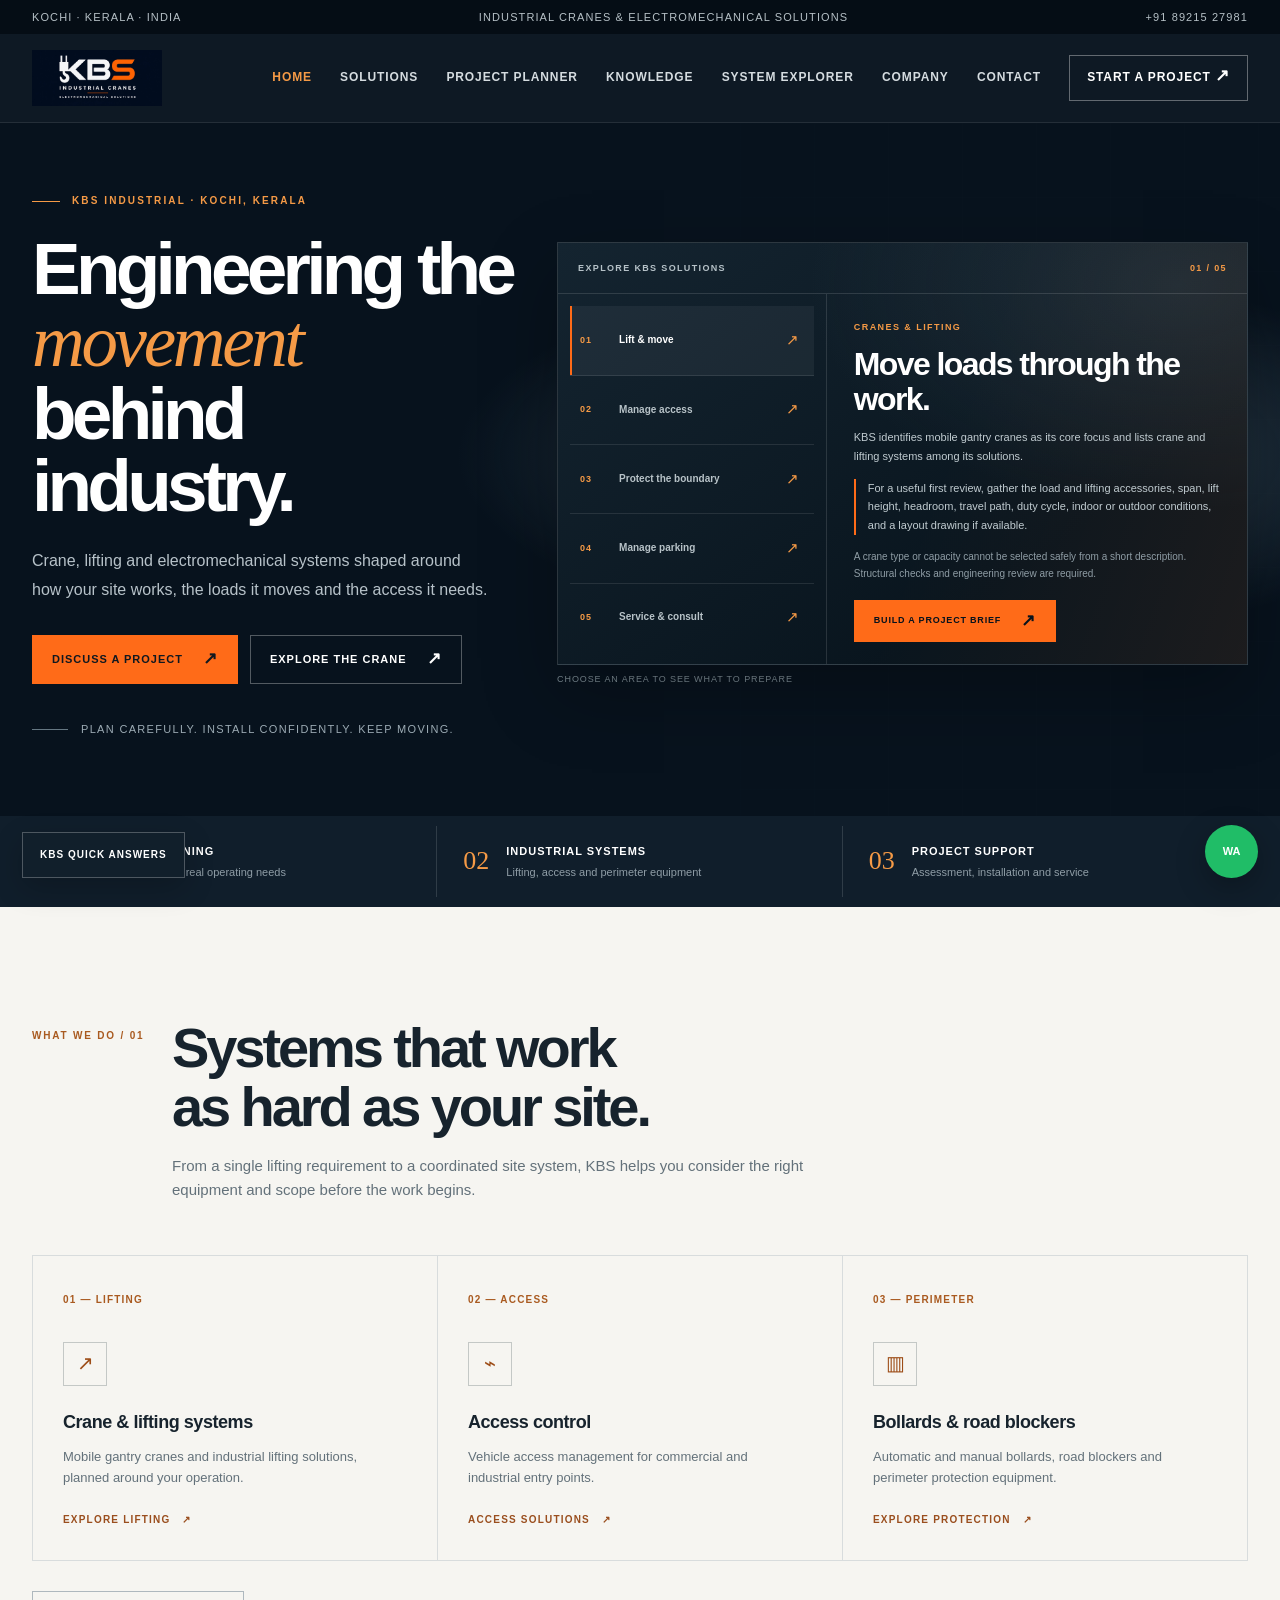
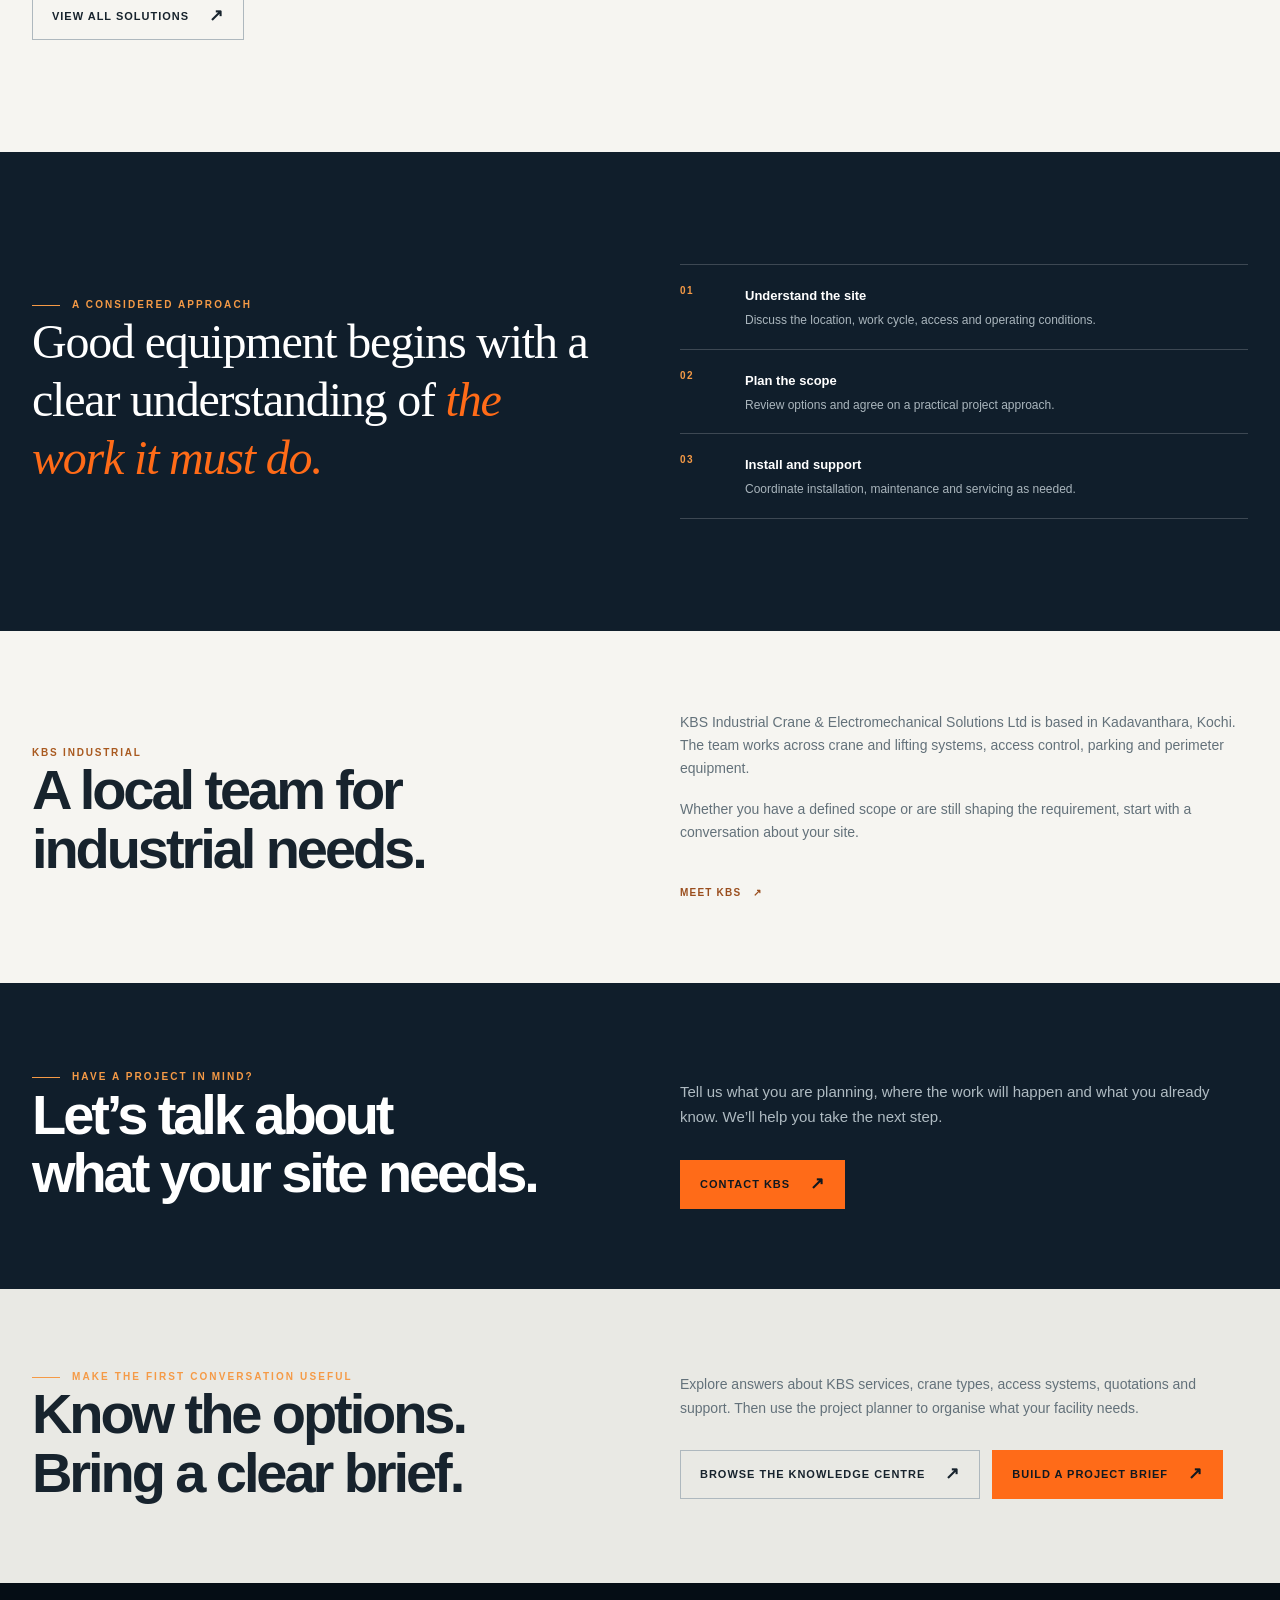
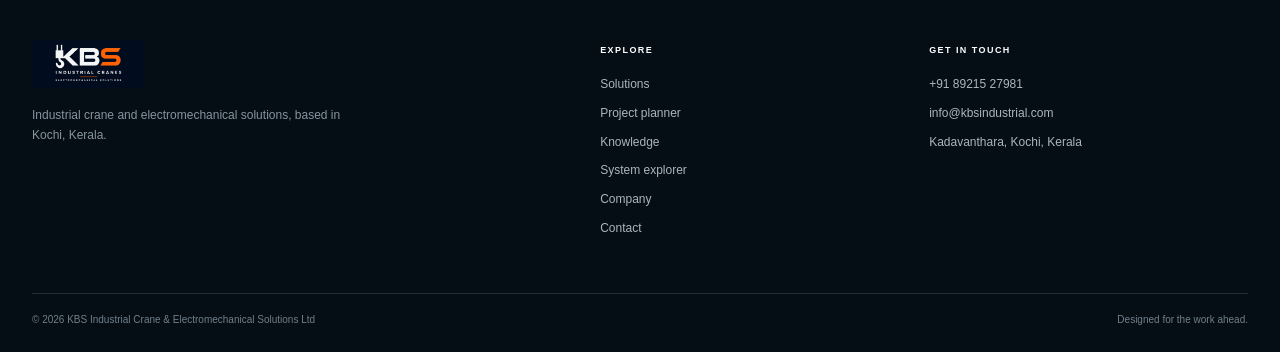
==== index.html @ d2d618ec "Add KBS website Add KBS website" ====
<!doctype html>
<html lang="en"><head><meta charset="utf-8"><meta name="viewport" content="width=device-width,initial-scale=1"><meta name="theme-color" content="#07121d"><meta name="description" content="KBS Industrial Cranes & Electromechanical Solutions in Kochi, Kerala. Crane, lifting, access control and site security systems."><title>KBS Industrial | Engineering the movement</title><link rel="icon" href="assets/kbs-logo.png"><link rel="stylesheet" href="site.css"><link rel="stylesheet" href="kb.css"><script src="knowledge.js" defer></script><script src="explorer.js" defer></script><script src="site.js" defer></script></head>
<body><a class="skip" href="#main">Skip to content</a>
<div class="utility"><div class="wrap utility-row"><span>Kochi · Kerala · India</span><span>Industrial cranes & electromechanical solutions</span><a href="tel:+918921527981">+91 89215 27981</a></div></div>
<header class="site-header"><div class="wrap nav-row"><a class="logo" href="index.html" data-page aria-label="KBS Industrial home"><img src="assets/kbs-logo.png" alt="KBS Industrial Cranes — Electromechanical Solutions"></a><button class="menu-button" aria-expanded="false">Menu</button><nav class="nav" aria-label="Main navigation"><a href="index.html" data-page aria-current="page">Home</a><a href="solutions.html" data-page>Solutions</a><a href="planner.html" data-page>Project planner</a><a href="knowledge.html" data-page>Knowledge</a><a href="explorer.html" data-page>System explorer</a><a href="company.html" data-page>Company</a><a href="contact.html" data-page>Contact</a><a class="nav-cta" href="contact.html" data-page>Start a project <span class="arrow">↗</span></a></nav></div></header>
<main id="main"><section class="hero"><div class="wrap hero-inner"><div class="hero-copy"><div class="eyebrow">KBS Industrial · Kochi, Kerala</div><h1>Engineering the <em>movement</em> behind industry.</h1><p>Crane, lifting and electromechanical systems shaped around how your site works, the loads it moves and the access it needs.</p><div class="button-row"><a class="button primary" href="contact.html" data-page>Discuss a project <span class="arrow">↗</span></a><a class="button outline" href="explorer.html" data-page>Explore the crane <span class="arrow">↗</span></a></div><div class="hero-meta">Plan carefully. Install confidently. Keep moving.</div></div><div class="hero-visual"><div class="explorer-shell" data-system-explorer><div class="explorer-head"><span>Explore KBS solutions</span><span class="explorer-number" data-explorer-number></span></div><div class="explorer-body"><div class="explorer-tabs" data-explorer-tabs role="tablist" aria-label="Choose a project area"></div><div class="explorer-detail"><span class="explorer-tag" data-explorer-tag></span><h2 data-explorer-title></h2><p data-explorer-description></p><p class="explorer-prompt" data-explorer-prompt></p><p class="explorer-caution" data-explorer-caution></p><a class="button primary" data-explorer-planner href="planner.html" data-page>Build a project brief <span class="arrow">↗</span></a></div></div></div><span class="explorer-caption">Choose an area to see what to prepare</span></div></div></section>
<section class="trust-strip"><div class="wrap trust-row"><div class="trust-item"><span class="trust-num">01</span><div><strong>Site-first planning</strong><small>Recommendations for real operating needs</small></div></div><div class="trust-item"><span class="trust-num">02</span><div><strong>Industrial systems</strong><small>Lifting, access and perimeter equipment</small></div></div><div class="trust-item"><span class="trust-num">03</span><div><strong>Project support</strong><small>Assessment, installation and service</small></div></div></div></section>
<section class="section"><div class="wrap"><div class="section-head reveal"><div class="section-label">What we do / 01</div><div><h2 class="section-title">Systems that work<br>as hard as your site.</h2><p class="section-intro">From a single lifting requirement to a coordinated site system, KBS helps you consider the right equipment and scope before the work begins.</p></div></div><div class="service-grid"><article class="service-card reveal"><span class="service-kicker">01 — LIFTING</span><div class="service-icon">↗</div><h3>Crane & lifting systems</h3><p>Mobile gantry cranes and industrial lifting solutions, planned around your operation.</p><a class="text-link" href="solutions.html#lifting" data-page>Explore lifting <span>↗</span></a></article><article class="service-card reveal delay"><span class="service-kicker">02 — ACCESS</span><div class="service-icon">⌁</div><h3>Access control</h3><p>Vehicle access management for commercial and industrial entry points.</p><a class="text-link" href="solutions.html#access" data-page>Access solutions <span>↗</span></a></article><article class="service-card reveal delay2"><span class="service-kicker">03 — PERIMETER</span><div class="service-icon">▥</div><h3>Bollards & road blockers</h3><p>Automatic and manual bollards, road blockers and perimeter protection equipment.</p><a class="text-link" href="solutions.html#perimeter" data-page>Explore protection <span>↗</span></a></article></div><div class="button-row"><a class="button light" href="solutions.html" data-page>View all solutions <span class="arrow">↗</span></a></div></div></section>
<section class="section dark"><div class="wrap split"><div class="reveal"><div class="eyebrow">A considered approach</div><p class="statement">Good equipment begins with a clear understanding of <em>the work it must do.</em></p></div><div class="list-lines reveal delay"><div class="list-line"><span>01</span><div><strong>Understand the site</strong><p>Discuss the location, work cycle, access and operating conditions.</p></div></div><div class="list-line"><span>02</span><div><strong>Plan the scope</strong><p>Review options and agree on a practical project approach.</p></div></div><div class="list-line"><span>03</span><div><strong>Install and support</strong><p>Coordinate installation, maintenance and servicing as needed.</p></div></div></div></div></section>

<section class="section sm"><div class="wrap split"><div><div class="section-label">KBS Industrial</div><h2 class="section-title">A local team for<br>industrial needs.</h2></div><div class="copy"><p>KBS Industrial Crane & Electromechanical Solutions Ltd is based in Kadavanthara, Kochi. The team works across crane and lifting systems, access control, parking and perimeter equipment.</p><p>Whether you have a defined scope or are still shaping the requirement, start with a conversation about your site.</p><a class="text-link" href="company.html" data-page>Meet KBS <span>↗</span></a></div></div></section>
<section class="section dark sm"><div class="wrap split"><div><div class="eyebrow">Have a project in mind?</div><h2 class="section-title">Let’s talk about<br>what your site needs.</h2></div><div><p class="section-intro">Tell us what you are planning, where the work will happen and what you already know. We’ll help you take the next step.</p><div class="button-row"><a class="button primary" href="contact.html" data-page>Contact KBS <span class="arrow">↗</span></a></div></div></div></section><section class="section sand sm"><div class="wrap split"><div><div class="eyebrow">Make the first conversation useful</div><h2 class="section-title">Know the options.<br>Bring a clear brief.</h2></div><div class="copy"><p>Explore answers about KBS services, crane types, access systems, quotations and support. Then use the project planner to organise what your facility needs.</p><div class="button-row"><a class="button light" href="knowledge.html" data-page>Browse the Knowledge Centre <span class="arrow">↗</span></a><a class="button primary" href="planner.html" data-page>Build a project brief <span class="arrow">↗</span></a></div></div></div></section></main>
<footer class="footer"><div class="wrap"><div class="footer-top"><div><a class="footer-logo" href="index.html" data-page><img src="assets/kbs-logo.png" alt="KBS Industrial"></a><p class="footer-blurb">Industrial crane and electromechanical solutions, based in Kochi, Kerala.</p></div><div class="footer-col"><h4>Explore</h4><a href="solutions.html" data-page>Solutions</a><a href="planner.html" data-page>Project planner</a><a href="knowledge.html" data-page>Knowledge</a><a href="explorer.html" data-page>System explorer</a><a href="company.html" data-page>Company</a><a href="contact.html" data-page>Contact</a></div><div class="footer-col"><h4>Get in touch</h4><a href="tel:+918921527981">+91 89215 27981</a><a href="mailto:info@kbsindustrial.com">info@kbsindustrial.com</a><span>Kadavanthara, Kochi, Kerala</span></div></div><div class="footer-bottom"><span>© <span data-year></span> KBS Industrial Crane & Electromechanical Solutions Ltd</span><span>Designed for the work ahead.</span></div></div></footer>
<div data-assistant></div><a class="floating-whatsapp" href="https://wa.me/918921527981" aria-label="Chat with KBS on WhatsApp" target="_blank" rel="noopener">WA</a></body></html>
---- site.css ----
:root{--night:#07121d;--navy:#101e2b;--navy2:#1b2e3d;--steel:#9daab2;--mist:#e8ecec;--paper:#f6f5f1;--orange:#ff6b18;--orange2:#f59a46;--line:#d8dcdd;--text:#17232d;--muted:#63717a;--white:#fff;--serif:Georgia,'Times New Roman',serif;--sans:'DM Sans',Arial,sans-serif;--display:Manrope,'DM Sans',Arial,sans-serif;--max:1240px;--shadow:0 25px 80px #06101b24}
*{box-sizing:border-box}html{scroll-behavior:smooth;scroll-padding-top:100px}body{margin:0;color:var(--text);background:var(--paper);font-family:var(--sans);font-size:15px;line-height:1.65;-webkit-font-smoothing:antialiased}body.page-transition{opacity:0;transform:translateY(8px)}body.page-ready{opacity:1;transform:none;transition:opacity .55s ease,transform .55s ease}a{color:inherit}img{max-width:100%;display:block}button{font:inherit}.wrap{width:min(var(--max),calc(100% - 64px));margin:auto}.utility{background:#050d15;color:#b6c0c6;font-size:11px;letter-spacing:.1em;text-transform:uppercase}.utility-row{min-height:34px;display:flex;align-items:center;justify-content:space-between}.utility a{text-decoration:none}.utility a:hover{color:white}.site-header{position:sticky;top:0;z-index:30;background:rgba(7,18,29,.97);color:#fff;border-bottom:1px solid #ffffff18;backdrop-filter:blur(16px)}.nav-row{min-height:88px;display:flex;align-items:center;justify-content:space-between;gap:32px}.logo{display:block;width:130px;flex:none}.logo img{width:100%;height:auto}.nav{display:flex;align-items:center;gap:clamp(18px,2.2vw,34px)}.nav a{text-decoration:none;color:#d5dce0;font-size:12px;font-weight:700;letter-spacing:.075em;text-transform:uppercase;transition:color .2s}.nav a:hover,.nav a[aria-current=page]{color:var(--orange2)}.nav .nav-cta{border:1px solid #ffffff59;padding:12px 17px;color:#fff}.nav .nav-cta:hover{background:var(--orange);border-color:var(--orange);color:#07121d}.menu-button{display:none;background:transparent;border:1px solid #ffffff4d;color:white;padding:10px 13px}
.hero{position:relative;overflow:hidden;background:var(--night);color:white;min-height:670px;display:flex;align-items:center}.hero:before{content:"";position:absolute;inset:0;background:radial-gradient(ellipse at 75% 48%,#354957 0,transparent 37%),linear-gradient(90deg,#07121d 0%,#07121df2 42%,#07121d55 100%)}.hero:after{content:"";position:absolute;inset:0;opacity:.14;background-image:linear-gradient(#92a4af14 1px,transparent 1px),linear-gradient(90deg,#92a4af14 1px,transparent 1px);background-size:74px 74px;mask-image:linear-gradient(90deg,transparent,#000)}.hero-inner{position:relative;z-index:1;display:grid;grid-template-columns:.82fr 1.18fr;gap:45px;align-items:center;padding-top:70px;padding-bottom:78px}.hero-copy{max-width:530px}.eyebrow{display:flex;align-items:center;gap:12px;color:var(--orange2);font-size:10px;font-weight:800;letter-spacing:.21em;text-transform:uppercase}.eyebrow:before{content:"";width:28px;height:1px;background:currentColor}.hero h1,.page-hero h1{font-family:var(--display);font-size:clamp(44px,5.7vw,78px);line-height:.99;letter-spacing:-.065em;font-weight:600;margin:23px 0 25px}.hero h1 em{font-family:var(--serif);font-weight:400;color:var(--orange2);letter-spacing:-.045em}.hero-copy>p{max-width:460px;color:#b7c2c9;font-size:16px;line-height:1.8}.button-row{display:flex;flex-wrap:wrap;gap:12px;margin-top:30px}.button{display:inline-flex;align-items:center;justify-content:center;gap:20px;min-height:49px;padding:0 19px;border:1px solid transparent;text-decoration:none;font-size:11px;font-weight:800;letter-spacing:.09em;text-transform:uppercase;transition:transform .22s,background .22s,border .22s,color .22s}.button:hover{transform:translateY(-2px)}.button.primary{background:var(--orange);color:#101820}.button.primary:hover{background:#ff8b4d}.button.outline{border-color:#ffffff4d;color:white}.button.outline:hover{border-color:white;background:#ffffff12}.button.light{border-color:#aeb8be;color:var(--text)}.button.light:hover{background:var(--text);border-color:var(--text);color:white}.arrow{font-size:17px;line-height:0}.hero-meta{display:flex;align-items:center;gap:13px;margin-top:36px;color:#9cabb4;font-size:11px;letter-spacing:.12em;text-transform:uppercase}.hero-meta:before{content:"";width:36px;height:1px;background:#657782}.hero-visual{position:relative;min-width:0;height:auto;background:none;overflow:visible}
.trust-strip{background:#101e2b;color:white}.trust-row{display:grid;grid-template-columns:repeat(3,1fr);min-height:91px;align-items:center}.trust-item{display:flex;align-items:center;gap:17px;padding:14px 26px;border-right:1px solid #ffffff22}.trust-item:first-child{padding-left:0}.trust-item:last-child{border:0}.trust-num{font-family:var(--serif);font-size:26px;color:var(--orange2)}.trust-item strong{display:block;font-size:11px;letter-spacing:.09em;text-transform:uppercase}.trust-item small{display:block;color:#8f9da6;font-size:11px;margin-top:3px}
.section{padding:112px 0}.section.sm{padding:80px 0}.section.dark{background:var(--navy);color:white}.section.sand{background:#e9e9e4}.section-head{display:grid;grid-template-columns:120px minmax(0,750px);gap:20px;margin-bottom:52px}.section-label{padding-top:9px;color:#a95a20;font-size:10px;letter-spacing:.18em;font-weight:800;text-transform:uppercase}.section-title{font-family:var(--display);font-size:clamp(34px,4.5vw,56px);line-height:1.05;letter-spacing:-.055em;font-weight:600;margin:0}.section-intro{max-width:650px;color:var(--muted);margin:17px 0 0;font-size:15px}.dark .section-intro{color:#afbbc2}.service-grid{display:grid;grid-template-columns:repeat(3,1fr);border-top:1px solid var(--line);border-left:1px solid var(--line)}.service-card{position:relative;min-height:250px;padding:30px;border-right:1px solid var(--line);border-bottom:1px solid var(--line);background:var(--paper);transition:background .25s,transform .25s}.service-card:hover{background:white;transform:translateY(-3px);z-index:1;box-shadow:var(--shadow)}.service-kicker{color:#a95a20;font-family:var(--display);font-size:10px;letter-spacing:.12em;font-weight:800}.service-icon{width:44px;height:44px;margin:31px 0 22px;border:1px solid #c4c8c6;display:grid;place-items:center;color:#9d4d18;font-size:20px}.service-card h3,.project-card h3{font-family:var(--display);font-size:18px;letter-spacing:-.025em;margin:0 0 8px}.service-card p{max-width:310px;color:var(--muted);font-size:13px;margin:0}.text-link{display:inline-flex;gap:12px;align-items:center;margin-top:23px;text-decoration:none;color:#9a4e1e;font-size:10px;font-weight:800;text-transform:uppercase;letter-spacing:.12em}.text-link:hover{color:var(--orange)}.split{display:grid;grid-template-columns:1fr 1fr;gap:80px;align-items:center}.statement{font-family:var(--serif);font-size:clamp(29px,4.1vw,48px);line-height:1.2;letter-spacing:-.025em;margin:0}.statement em{color:var(--orange);font-weight:400}.copy{color:var(--muted);font-size:14px}.copy p{margin:0 0 18px}.list-lines{border-top:1px solid #ffffff30}.list-line{display:grid;grid-template-columns:50px 1fr;gap:15px;padding:18px 0;border-bottom:1px solid #ffffff30}.list-line span{color:var(--orange2);font-size:10px;letter-spacing:.15em;font-weight:800}.list-line strong{font-size:13px}.list-line p{font-size:12px;color:#aab6bd;margin:3px 0 0}.feature-band{background:#dce0df;padding:0}.feature-band-inner{display:grid;grid-template-columns:1fr 1fr;min-height:370px}.feature-visual{position:relative;min-height:350px;background:linear-gradient(135deg,#253b49,#647782 55%,#b17a50);overflow:hidden}.feature-visual img{height:100%;width:100%;object-fit:cover;position:absolute;inset:0;mix-blend-mode:luminosity;opacity:.84}.feature-copy{padding:64px clamp(28px,6vw,84px);display:flex;flex-direction:column;justify-content:center}.feature-copy .section-title{font-size:clamp(32px,4vw,48px)}.feature-copy p{color:#53616a;max-width:460px;font-size:14px;margin:19px 0 0}.feature-copy .button{align-self:flex-start;margin-top:25px}
.page-hero{background:var(--night);color:white;position:relative;overflow:hidden;padding:94px 0 86px}.page-hero:before{content:"";position:absolute;right:-5%;top:-70%;width:66%;height:200%;background:radial-gradient(ellipse,#394f5b 0%,#10202d 50%,transparent 70%)}.page-hero .wrap{position:relative;z-index:1}.page-hero h1{max-width:900px;font-size:clamp(46px,6vw,78px);margin:20px 0}.page-hero p{max-width:680px;color:#bbc5ca;font-size:15px}.breadcrumbs{font-size:10px;color:#9ba8b0;letter-spacing:.11em;text-transform:uppercase;margin-bottom:35px}.breadcrumbs a{color:inherit;text-decoration:none}.breadcrumbs a:hover{color:white}
.spec-note{margin-top:17px;color:#73818a;font-size:11px}
.process-grid{display:grid;grid-template-columns:repeat(4,1fr);border-top:1px solid var(--line);border-bottom:1px solid var(--line)}.process-card{padding:26px 24px 28px 0}.process-card+.process-card{padding-left:24px;border-left:1px solid var(--line)}.process-card span{color:#a95a20;font-size:10px;letter-spacing:.15em;font-weight:800}.process-card h3{font-family:var(--display);font-size:15px;margin:25px 0 8px}.process-card p{color:var(--muted);font-size:12px;margin:0}.project-card{background:var(--paper);padding:35px;min-height:210px}.project-card .service-icon{margin:0 0 23px}.project-card p{color:var(--muted);font-size:13px;margin:0}
.contact-layout{display:grid;grid-template-columns:.9fr 1.1fr;gap:90px}.contact-layout h2{font-family:var(--display);font-size:clamp(36px,4.5vw,56px);letter-spacing:-.06em;line-height:1.02;margin:19px 0}.contact-layout>div:first-child>p{max-width:400px;color:var(--muted)}.contact-details{border-top:1px solid var(--line)}.contact-detail{padding:20px 0;border-bottom:1px solid var(--line)}.contact-detail small{display:block;color:#a95a20;font-size:9px;font-weight:800;letter-spacing:.16em;text-transform:uppercase}.contact-detail a,.contact-detail span{display:block;text-decoration:none;font-size:15px;font-weight:700;margin-top:5px}.contact-detail a:hover{color:#b05a1f}.form-card{background:#fff;padding:36px;box-shadow:var(--shadow)}.form-card h3{font-family:var(--display);font-size:19px;margin:0 0 22px}.form-row{display:grid;grid-template-columns:1fr 1fr;gap:16px}.field{margin-bottom:16px}.field label{display:block;font-size:10px;font-weight:800;letter-spacing:.1em;text-transform:uppercase;margin-bottom:7px}.field input,.field textarea,.field select{width:100%;border:1px solid #cdd3d4;background:#fbfbf9;padding:13px 14px;color:var(--text);font:inherit;font-size:13px}.field textarea{min-height:110px;resize:vertical}.field input:focus,.field textarea:focus,.field select:focus{outline:2px solid #ff6b1845;border-color:var(--orange)}.form-card .button{cursor:pointer}
.footer{background:#050d15;color:#aab6bd;padding:57px 0 24px}.footer-top{display:grid;grid-template-columns:1.3fr .7fr .8fr;gap:50px;padding-bottom:45px}.footer-logo{display:block;width:112px}.footer-blurb{max-width:320px;color:#86959e;font-size:12px;margin-top:18px}.footer-col h4{color:white;font-size:9px;letter-spacing:.16em;text-transform:uppercase;margin:3px 0 17px}.footer-col a,.footer-col span{display:block;text-decoration:none;color:#aab6bd;font-size:12px;margin:9px 0}.footer-col a:hover{color:var(--orange2)}.footer-bottom{border-top:1px solid #ffffff20;padding-top:18px;display:flex;justify-content:space-between;gap:20px;font-size:10px;color:#71808a}.footer-bottom a{text-decoration:none}.floating-whatsapp{position:fixed;right:22px;bottom:22px;z-index:25;width:53px;height:53px;border-radius:50%;display:grid;place-items:center;background:#20bd67;color:white;text-decoration:none;box-shadow:0 10px 30px #0004;font-weight:800;font-size:11px}.assistant-launch{position:fixed;left:22px;bottom:22px;z-index:25;background:#111f2b;color:white;border:1px solid #ffffff40;padding:14px 17px;cursor:pointer;font-size:10px;font-weight:800;letter-spacing:.1em;text-transform:uppercase;box-shadow:0 10px 30px #0003}.assistant-launch:hover{background:var(--orange);color:var(--night)}.assistant-panel{position:fixed;z-index:26;left:22px;bottom:79px;width:min(360px,calc(100vw - 32px));height:420px;background:white;border:1px solid #cdd5d8;box-shadow:0 16px 50px #0005;display:flex;flex-direction:column}.assistant-panel[hidden]{display:none}.assistant-head{background:var(--night);color:white;padding:14px;display:flex;justify-content:space-between;align-items:center}.assistant-head strong,.assistant-head small{display:block}.assistant-head small{color:#aab6bd;font-size:10px;margin-top:3px}.assistant-head button{background:transparent;border:0;color:white;font-size:23px;cursor:pointer}.assistant-messages{flex:1;overflow:auto;padding:14px;background:var(--paper)}.assistant-messages p{padding:10px 12px;margin:0 0 10px;max-width:92%;font-size:12px;background:white;border:1px solid #e1e5e6}.assistant-messages .user-msg{margin-left:auto;background:#ffe2cc;border-color:#ffe2cc}.assistant-form{display:flex;gap:7px;padding:10px;border-top:1px solid var(--line)}.assistant-form input{min-width:0;flex:1;padding:10px;border:1px solid #cdd5d8;font:inherit;font-size:12px}.assistant-form button{background:var(--orange);color:var(--night);border:0;padding:0 14px;font-size:10px;font-weight:800;text-transform:uppercase;cursor:pointer}
.reveal{opacity:0;transform:translateY(18px);transition:opacity .65s ease,transform .65s ease}.reveal.visible{opacity:1;transform:none}.reveal.delay{transition-delay:.12s}.reveal.delay2{transition-delay:.22s}.skip{position:absolute;left:-9999px;top:auto}.skip:focus{left:12px;top:12px;z-index:99;background:white;padding:12px;color:black}
@media(max-width:980px){.nav{gap:17px}.nav a{font-size:10px}.hero-inner{grid-template-columns:.9fr 1.1fr;gap:24px}.trust-item{padding:12px 17px}.section{padding:90px 0}.split{gap:48px}.contact-layout{gap:50px}}
@media(max-width:760px){.wrap{width:calc(100% - 38px)}.utility-row{min-height:30px}.utility-row span:last-child{display:none}.nav-row{min-height:74px}.menu-button{display:block}.nav{display:none;position:absolute;top:74px;left:0;right:0;padding:20px 24px 24px;background:#07121d;align-items:stretch;flex-direction:column;gap:18px;border-bottom:1px solid #ffffff25}.nav.open{display:flex}.nav a{font-size:12px}.nav .nav-cta{text-align:center}.hero{min-height:unset}.hero-inner{grid-template-columns:1fr;padding-top:64px;padding-bottom:46px}.hero-copy{max-width:620px}.hero h1{font-size:clamp(45px,12vw,70px)}.hero-visual{margin-top:10px}.hero-visual{height:310px}.trust-row{grid-template-columns:1fr;padding:7px 0}.trust-item,.trust-item:first-child{border:0;border-bottom:1px solid #ffffff1c;padding:12px 0}.trust-item:last-child{border:0}.section{padding:72px 0}.section.sm{padding:60px 0}.section-head{grid-template-columns:1fr;gap:10px;margin-bottom:34px}.section-label{padding:0}.service-grid{grid-template-columns:1fr 1fr}.service-card{min-height:225px;padding:22px}.service-icon{margin:21px 0 17px}.split,.feature-band-inner,.contact-layout{grid-template-columns:1fr;gap:30px}.feature-visual{min-height:270px}.feature-copy{padding:38px 25px 45px}.process-grid{grid-template-columns:1fr 1fr}.process-card{padding:20px 14px 22px 0}.process-card+.process-card{padding-left:14px}.process-card:nth-child(3){border-left:0;padding-left:0;border-top:1px solid var(--line)}.process-card:nth-child(4){border-top:1px solid var(--line)}.form-row{grid-template-columns:1fr;gap:0}.footer-top{grid-template-columns:1fr}.footer-top>div:first-child{grid-column:auto}.assistant-launch{left:12px;bottom:12px}.floating-whatsapp{right:12px;bottom:12px}}
@media(prefers-reduced-motion:reduce){html{scroll-behavior:auto}*,*:before,*:after{animation-duration:.01ms!important;transition-duration:.01ms!important}.reveal{opacity:1;transform:none}}
---- kb.css ----
.knowledge-tools{background:#fff;border:1px solid var(--line);padding:20px;box-shadow:var(--shadow);margin-top:-18px;position:relative;z-index:2}.knowledge-search{width:100%;height:54px;padding:0 18px;border:1px solid #cbd2d3;background:#fbfbf9;font:inherit;font-size:14px}.knowledge-search:focus{outline:2px solid #ff6b1845;border-color:var(--orange)}.faq-count{font-size:10px;color:var(--muted);letter-spacing:.12em;text-transform:uppercase;font-weight:800;margin:18px 0 10px}.faq-categories{display:flex;flex-wrap:wrap;gap:8px;margin-top:15px}.faq-filter{border:1px solid #d1d6d6;background:transparent;padding:9px 12px;color:#55636b;font-size:10px;font-weight:800;letter-spacing:.05em;cursor:pointer}.faq-filter:hover,.faq-filter.active{background:var(--night);border-color:var(--night);color:white}.faq-list{border-top:1px solid var(--line);margin-top:17px}.faq-item{border-bottom:1px solid var(--line);background:transparent}.faq-item summary{list-style:none;cursor:pointer;padding:18px 38px 18px 0;font-weight:700;font-size:13px;position:relative}.faq-item summary::-webkit-details-marker{display:none}.faq-item summary:after{content:'+';position:absolute;right:6px;top:14px;color:#a95a20;font-size:20px;font-weight:400}.faq-item[open] summary:after{content:'−'}.faq-answer{max-width:850px;color:#596770;font-size:13px;padding:0 40px 20px 0}.faq-answer a{color:#a34d16;text-decoration:underline;text-underline-offset:3px}.faq-empty{padding:22px;color:var(--muted);font-size:13px}.planner-grid{display:grid;grid-template-columns:.72fr 1.28fr;gap:60px;align-items:start}.planner-aside{position:sticky;top:130px}.planner-aside .section-title{font-size:clamp(34px,4vw,49px)}.planner-aside p{color:var(--muted);font-size:13px}.planner-progress{display:flex;gap:7px;margin:28px 0}.planner-progress i{height:3px;flex:1;background:#d7dcda}.planner-progress i.active{background:var(--orange)}.planner-form{background:#fff;padding:34px;box-shadow:var(--shadow)}.planner-field{padding:0 0 23px;margin:0 0 22px;border:0;border-bottom:1px solid var(--line)}.planner-field legend{font-family:var(--display);font-size:17px;font-weight:700;letter-spacing:-.025em;padding:0 0 13px}.planner-field legend span{display:block;font:800 9px var(--sans);letter-spacing:.13em;text-transform:uppercase;color:#a95a20;margin-bottom:5px}.choice-grid{display:grid;grid-template-columns:repeat(2,1fr);gap:9px}.choice{position:relative}.choice input{position:absolute;opacity:0;inset:0}.choice span{display:block;height:100%;padding:12px;border:1px solid #d4d9d8;color:#53616a;font-size:11px;cursor:pointer;transition:.2s}.choice input:checked+span{border-color:var(--orange);background:#fff1e6;color:var(--text);box-shadow:inset 0 0 0 1px var(--orange)}.choice input:focus-visible+span{outline:2px solid var(--orange)}.planner-form input[type=text],.planner-form textarea{width:100%;border:1px solid #cdd3d4;background:#fbfbf9;padding:13px 14px;font:inherit;font-size:13px}.planner-form textarea{min-height:100px;resize:vertical}.brief-output{background:var(--night);color:white;padding:27px;margin-top:22px}.brief-output[hidden]{display:none}.brief-output h3{font-family:var(--display);font-size:20px;margin:0 0 13px}.brief-output pre{white-space:pre-wrap;font:12px/1.65 var(--sans);color:#c6d0d5}.brief-actions{display:flex;gap:9px;flex-wrap:wrap}.brief-note{font-size:10px;color:#9ba8b0;margin:15px 0 0}.planner-form .button{margin-top:5px}
.explorer-shell{position:relative;min-height:410px;overflow:hidden;color:white;background:linear-gradient(145deg,#142430,#09151e 72%);border:1px solid #ffffff24;box-shadow:0 28px 70px #0004}.explorer-shell:before{content:"";position:absolute;inset:0;background:radial-gradient(ellipse at 90% 10%,#52616b44,transparent 42%),linear-gradient(110deg,transparent 55%,#ff6b1814);pointer-events:none}.explorer-shell>*{position:relative}.explorer-head{display:flex;justify-content:space-between;align-items:center;padding:18px 20px;border-bottom:1px solid #ffffff20}.explorer-head span{font-size:9px;font-weight:800;letter-spacing:.15em;text-transform:uppercase;color:#b6c2c8}.explorer-head .explorer-number{color:var(--orange2)}.explorer-body{display:grid;grid-template-columns:.78fr 1.22fr;min-height:340px}.explorer-tabs{display:flex;flex-direction:column;border-right:1px solid #ffffff20;padding:12px}.explorer-tab{display:grid;grid-template-columns:30px 1fr 18px;gap:9px;align-items:center;text-align:left;flex:1;min-height:48px;border:0;border-bottom:1px solid #ffffff19;background:transparent;color:#b8c3c8;padding:8px 10px;font-size:10px;font-weight:700;cursor:pointer;transition:background .2s,color .2s}.explorer-tab:last-child{border-bottom:0}.explorer-tab:hover,.explorer-tab[aria-selected=true]{background:#ffffff0d;color:white}.explorer-tab[aria-selected=true]{box-shadow:inset 2px 0 0 var(--orange)}.explorer-tab-num{color:var(--orange2);font-size:9px;letter-spacing:.1em}.explorer-tab b{font-weight:400;color:var(--orange2);font-size:15px}.explorer-detail{padding:26px 27px 22px;display:flex;flex-direction:column;align-items:flex-start}.explorer-detail .explorer-tag{color:var(--orange2);font-weight:800;font-size:9px;letter-spacing:.16em;text-transform:uppercase}.explorer-detail h2,.explorer-detail h3{font-family:var(--display);font-size:clamp(22px,2.8vw,32px);line-height:1.08;letter-spacing:-.05em;margin:12px 0}.explorer-detail p{color:#c0cbd0;font-size:11px;line-height:1.7;margin:0 0 13px}.explorer-detail .explorer-prompt{border-left:2px solid var(--orange);padding-left:12px}.explorer-detail .explorer-caution{font-size:10px;color:#8f9da5;margin-bottom:18px}.explorer-detail .button{margin-top:auto;min-height:42px;font-size:9px}.explorer-caption{margin-top:12px;color:#7d8c94;font-size:9px;letter-spacing:.1em;text-transform:uppercase}.explorer-card{background:#fff;padding:28px;border:1px solid var(--line);min-height:180px}.explorer-card small{color:#a95a20;font-size:9px;letter-spacing:.15em;font-weight:800}.explorer-card h3{font:700 19px var(--display);letter-spacing:-.04em;margin:15px 0 8px}.explorer-card p{font-size:12px;color:var(--muted);margin:0}.explorer-demo{padding:16px;background:#132431;color:white;margin-top:22px;font-size:11px}.explorer-demo strong{display:block;color:var(--orange2);text-transform:uppercase;letter-spacing:.12em;font-size:9px;margin-bottom:7px}
.hero-visual:after{display:none}.hero-visual{height:auto;background:none;overflow:visible}.explorer-shell .explorer-detail h2{color:#fff}.explorer-shell .explorer-detail .button{color:var(--night)}
@media(max-width:760px){.planner-grid{grid-template-columns:1fr;gap:28px}.planner-aside{position:static}.planner-form{padding:24px}.knowledge-tools{padding:15px}.faq-filter{font-size:9px;padding:8px 10px}.hero-visual{height:auto;background:none}.explorer-shell{min-height:0}.explorer-body{grid-template-columns:1fr;min-height:0}.explorer-tabs{display:grid;grid-template-columns:repeat(2,minmax(0,1fr));border-right:0;border-bottom:1px solid #ffffff20;padding:8px;gap:4px}.explorer-tab{min-height:43px;border:0;font-size:9px;grid-template-columns:23px 1fr 14px;padding:7px}.explorer-tab:last-child{grid-column:1/-1}.explorer-detail{min-height:305px;padding:21px}.explorer-caption{line-height:1.5}}
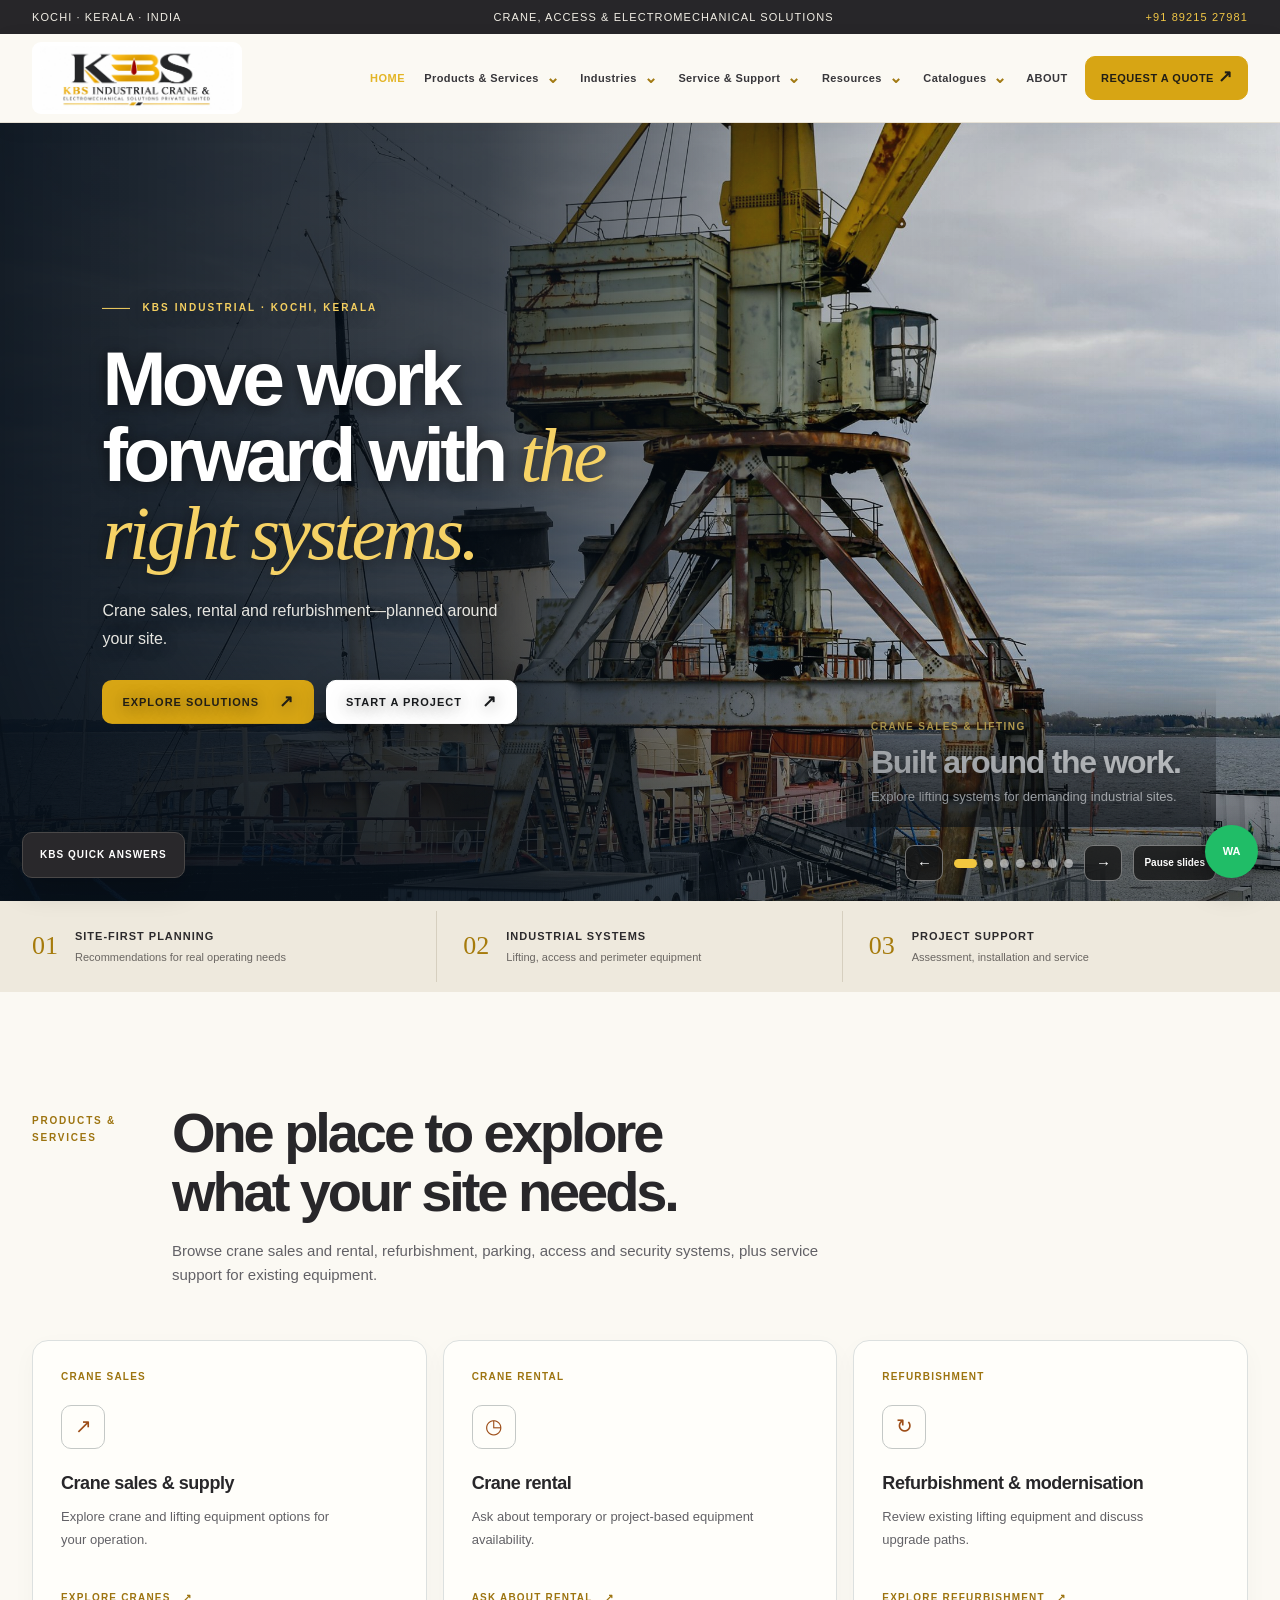
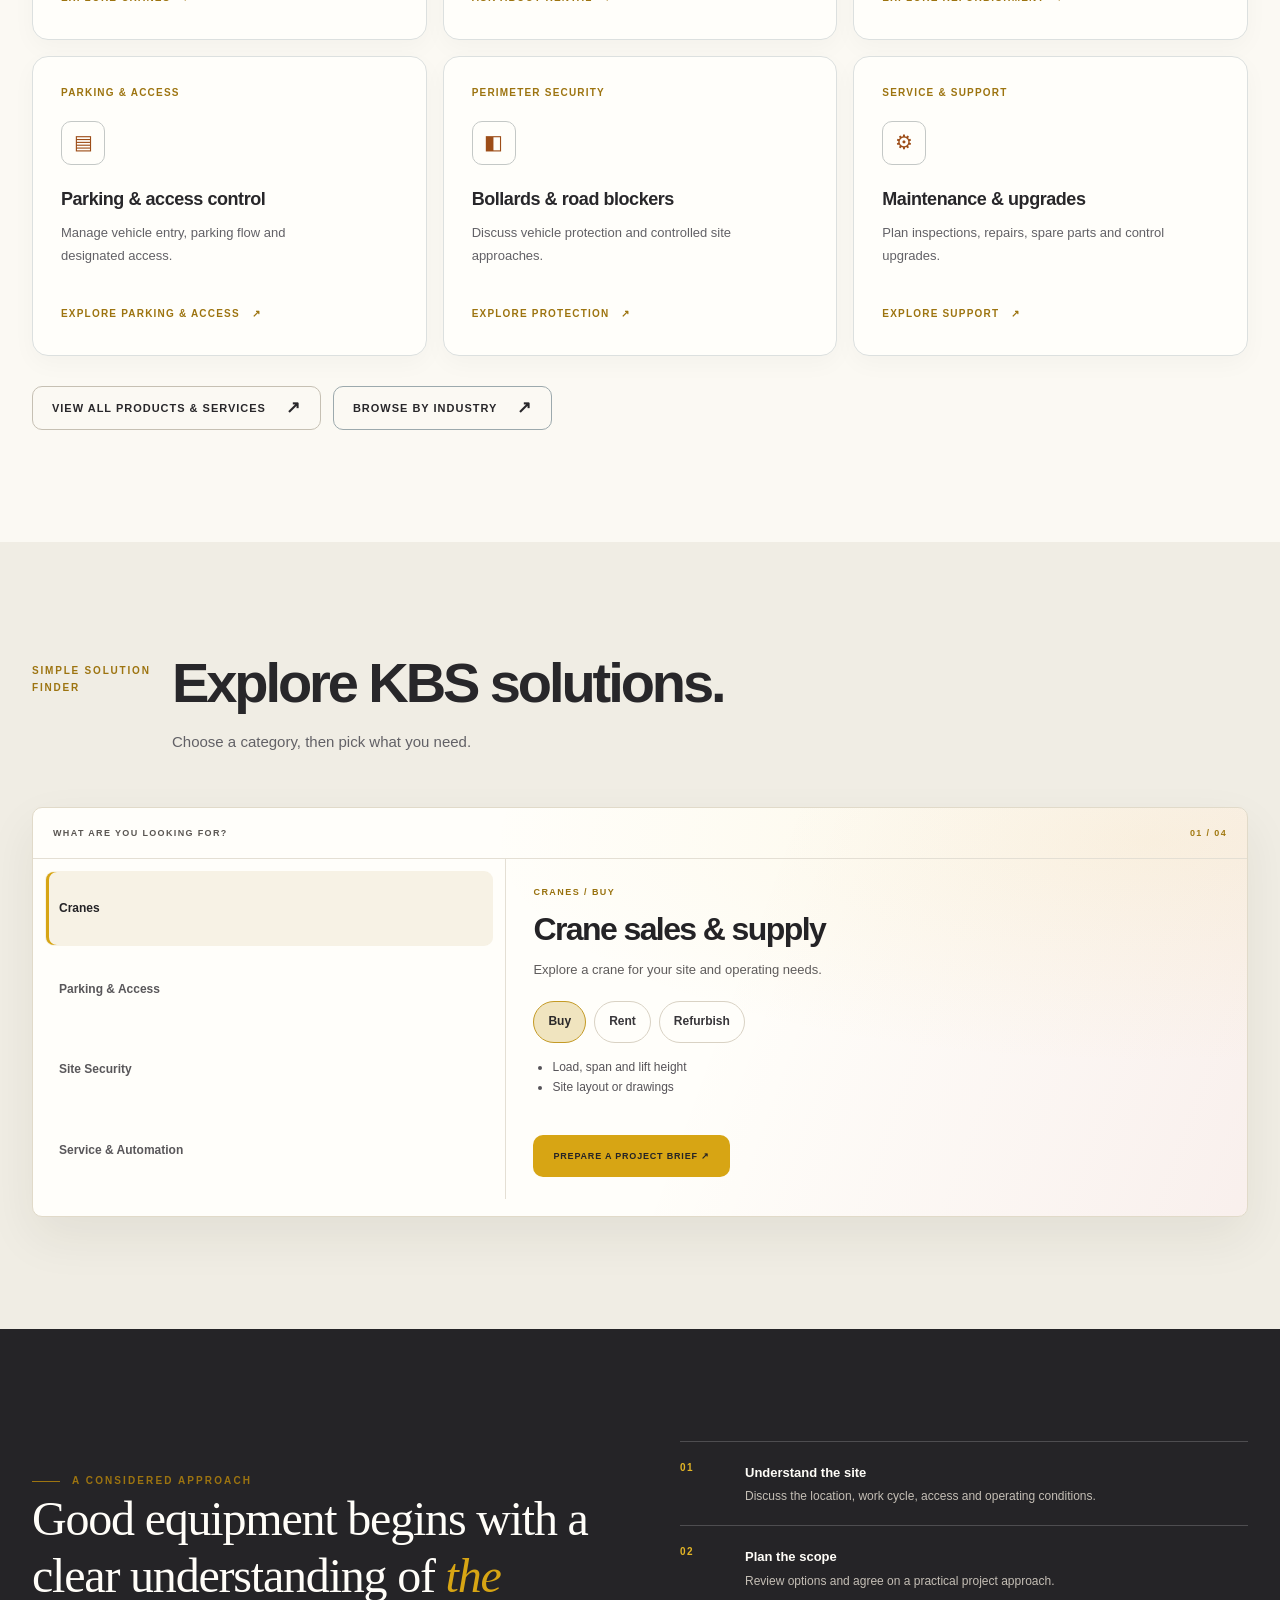
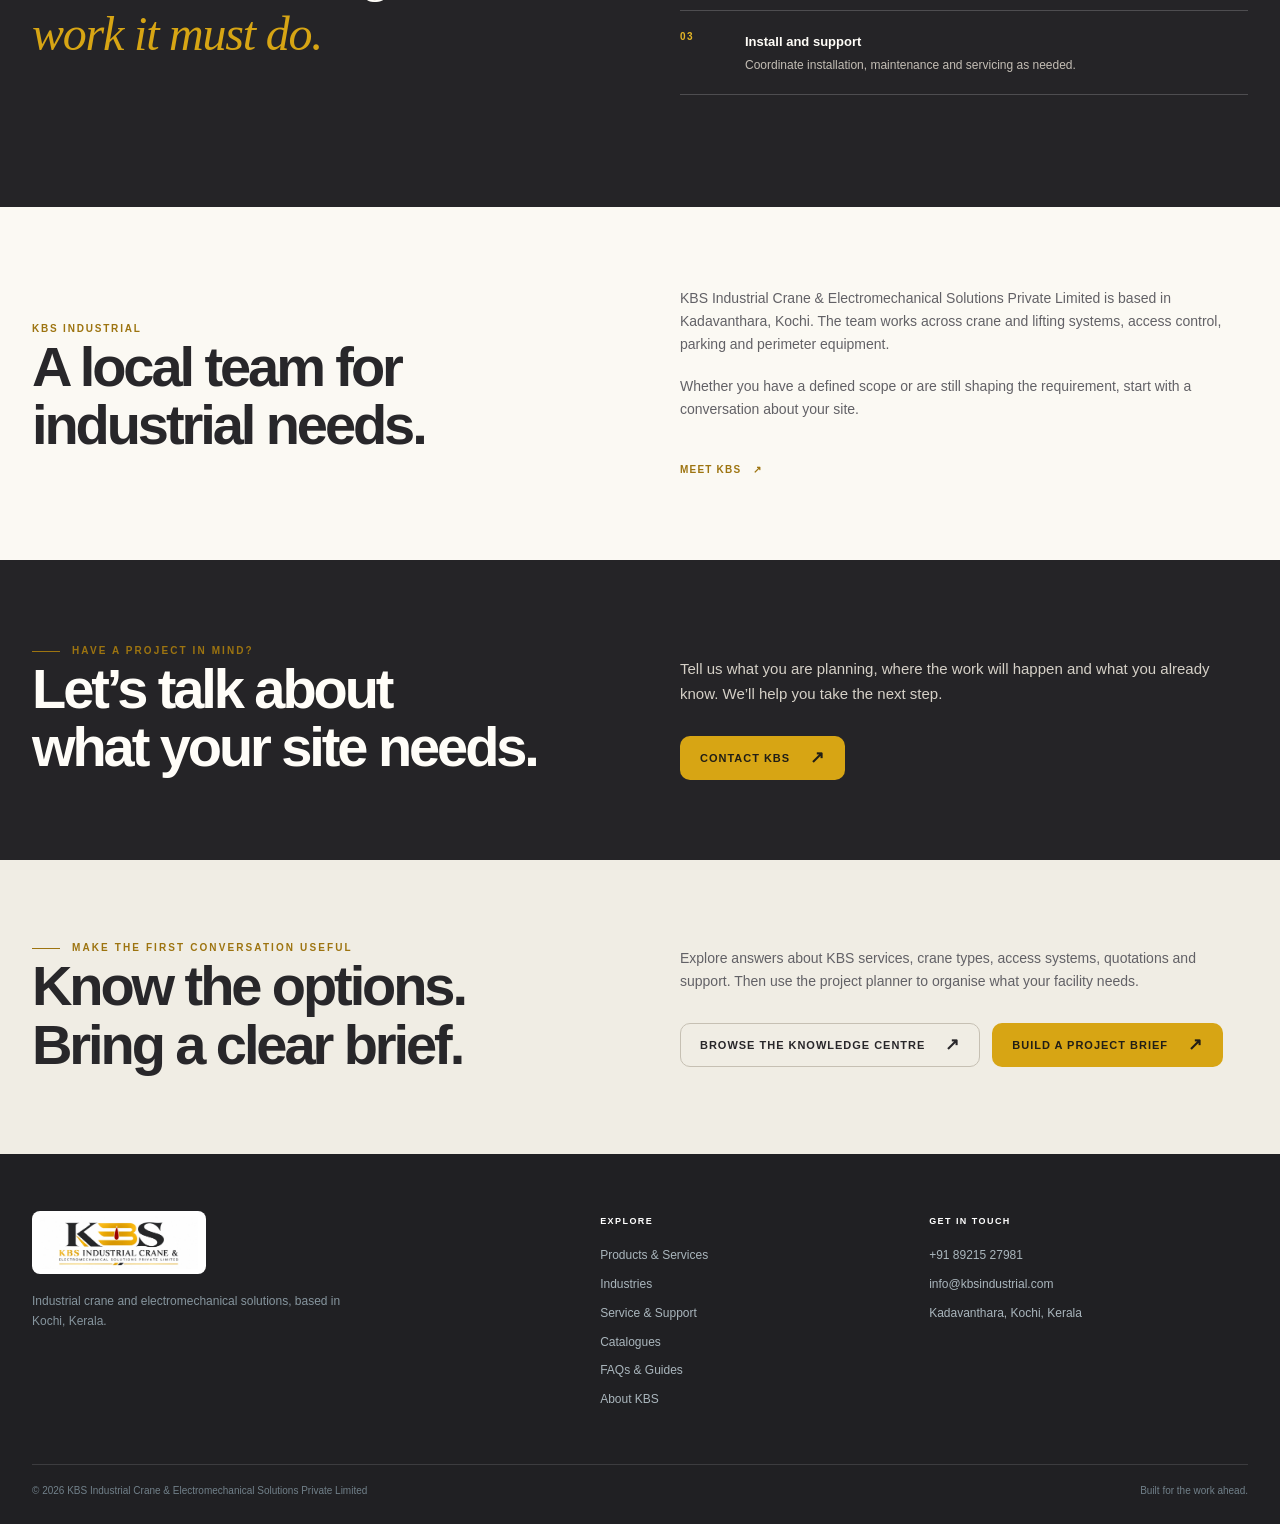
==== commit 3cdaf3c4: "Add files via upload" ====
--- a/index.html
+++ b/index.html
@@ -1,19 +1,31 @@
 <!doctype html>
-<html lang="en"><head><meta charset="utf-8"><meta name="viewport" content="width=device-width,initial-scale=1"><meta name="theme-color" content="#07121d"><meta name="description" content="KBS Industrial Cranes & Electromechanical Solutions in Kochi, Kerala. Crane, lifting, access control and site security systems."><title>KBS Industrial | Engineering the movement</title><link rel="icon" href="assets/kbs-logo.png"><link rel="stylesheet" href="site.css"><link rel="stylesheet" href="kb.css"><script src="knowledge.js" defer></script><script src="explorer.js" defer></script><script src="site.js" defer></script></head>
+<html lang="en"><head><meta charset="utf-8"><meta name="viewport" content="width=device-width,initial-scale=1"><meta name="theme-color" content="#f7f4eb"><meta name="description" content="KBS Industrial Cranes & Electromechanical Solutions in Kochi, Kerala. Crane, lifting, access control, refurbishment, rental and site security systems."><title>KBS Industrial | Engineering the movement</title><link rel="icon" href="assets/kbs-logo.png"><link rel="stylesheet" href="site.css"><link rel="stylesheet" href="kb.css"><script src="knowledge.js" defer></script><script src="explorer.js" defer></script><script src="carousel.js" defer></script><script src="site.js" defer></script></head>
 <body><a class="skip" href="#main">Skip to content</a>
-<div class="utility"><div class="wrap utility-row"><span>Kochi · Kerala · India</span><span>Industrial cranes & electromechanical solutions</span><a href="tel:+918921527981">+91 89215 27981</a></div></div>
-<header class="site-header"><div class="wrap nav-row"><a class="logo" href="index.html" data-page aria-label="KBS Industrial home"><img src="assets/kbs-logo.png" alt="KBS Industrial Cranes — Electromechanical Solutions"></a><button class="menu-button" aria-expanded="false">Menu</button><nav class="nav" aria-label="Main navigation"><a href="index.html" data-page aria-current="page">Home</a><a href="solutions.html" data-page>Solutions</a><a href="planner.html" data-page>Project planner</a><a href="knowledge.html" data-page>Knowledge</a><a href="explorer.html" data-page>System explorer</a><a href="company.html" data-page>Company</a><a href="contact.html" data-page>Contact</a><a class="nav-cta" href="contact.html" data-page>Start a project <span class="arrow">↗</span></a></nav></div></header>
-<main id="main"><section class="hero"><div class="wrap hero-inner"><div class="hero-copy"><div class="eyebrow">KBS Industrial · Kochi, Kerala</div><h1>Engineering the <em>movement</em> behind industry.</h1><p>Crane, lifting and electromechanical systems shaped around how your site works, the loads it moves and the access it needs.</p><div class="button-row"><a class="button primary" href="contact.html" data-page>Discuss a project <span class="arrow">↗</span></a><a class="button outline" href="explorer.html" data-page>Explore the crane <span class="arrow">↗</span></a></div><div class="hero-meta">Plan carefully. Install confidently. Keep moving.</div></div><div class="hero-visual"><div class="explorer-shell" data-system-explorer><div class="explorer-head"><span>Explore KBS solutions</span><span class="explorer-number" data-explorer-number></span></div><div class="explorer-body"><div class="explorer-tabs" data-explorer-tabs role="tablist" aria-label="Choose a project area"></div><div class="explorer-detail"><span class="explorer-tag" data-explorer-tag></span><h2 data-explorer-title></h2><p data-explorer-description></p><p class="explorer-prompt" data-explorer-prompt></p><p class="explorer-caution" data-explorer-caution></p><a class="button primary" data-explorer-planner href="planner.html" data-page>Build a project brief <span class="arrow">↗</span></a></div></div></div><span class="explorer-caption">Choose an area to see what to prepare</span></div></div></section>
+<div class="utility"><div class="wrap utility-row"><span>Kochi · Kerala · India</span><span>Crane, access & electromechanical solutions</span><a href="tel:+918921527981">+91 89215 27981</a></div></div>
+<header class="site-header"><div class="wrap nav-row"><a class="logo" href="index.html" data-page aria-label="KBS Industrial home"><img src="assets/kbs-logo.png" alt="KBS Industrial Crane & Electromechanical Solutions Private Limited"></a><button class="menu-button" aria-expanded="false">Menu</button><nav class="nav" aria-label="Main navigation"><a href="index.html" data-page aria-current="page">Home</a><details class="nav-menu" ><summary >Products &amp; Services <span>⌄</span></summary><div class="nav-dropdown"><a href="solutions.html#lifting" data-page>Crane sales</a><a href="solutions.html#rental" data-page>Crane rental</a><a href="solutions.html#refurbishment" data-page>Refurbishment</a><a href="solutions.html#crane-reference" data-page>Crane types</a><a href="solutions.html#access" data-page>Parking &amp; access</a><a href="solutions.html#perimeter" data-page>Perimeter security</a><a href="solutions.html#automation" data-page>Electrical &amp; automation</a></div></details><details class="nav-menu" ><summary >Industries <span>⌄</span></summary><div class="nav-dropdown"><a href="industries.html#manufacturing" data-page>Manufacturing</a><a href="industries.html#warehouse" data-page>Warehousing &amp; logistics</a><a href="industries.html#construction" data-page>Construction &amp; infrastructure</a><a href="industries.html#ports" data-page>Ports &amp; yards</a><a href="industries.html#commercial" data-page>Commercial properties</a></div></details><details class="nav-menu" ><summary >Service &amp; Support <span>⌄</span></summary><div class="nav-dropdown"><a href="support.html#installation" data-page>Installation &amp; commissioning</a><a href="support.html#maintenance" data-page>Maintenance &amp; repair</a><a href="support.html#assessment" data-page>Inspection &amp; assessment</a><a href="support.html#spares" data-page>Spare parts</a><a href="support.html#upgrades" data-page>Upgrades &amp; modernisation</a></div></details><details class="nav-menu" ><summary >Resources <span>⌄</span></summary><div class="nav-dropdown"><a href="explorer.html" data-page>Explore KBS solutions</a><a href="planner.html" data-page>Plan a project</a><a href="knowledge.html" data-page>FAQs &amp; Guides</a></div></details><details class="nav-menu" ><summary >Catalogues <span>⌄</span></summary><div class="nav-dropdown"><a href="catalogues.html#cranes" data-page>Crane catalogue</a><a href="catalogues.html#parking-access" data-page>Parking &amp; access</a><a href="catalogues.html#security" data-page>Perimeter security</a><a href="catalogues.html#automation" data-page>Electrical &amp; automation</a><a class="dropdown-all" href="catalogues.html" data-page>View all catalogues ↗</a></div></details><a href="company.html" data-page >About</a><a class="nav-cta" href="contact.html" data-page >Request a Quote <span class="arrow">↗</span></a></nav></div></header>
+<main id="main"><section class="hero hero-fullscreen"><div class="hero-inner"><div class="hero-copy"><div class="eyebrow">KBS Industrial · Kochi, Kerala</div><h1>Move work forward with <em>the right systems.</em></h1><p>Crane sales, rental and refurbishment—planned around your site.</p><div class="button-row"><a class="button primary" href="solutions.html" data-page>Explore solutions <span class="arrow">↗</span></a><a class="button outline" href="contact.html" data-page>Start a project <span class="arrow">↗</span></a></div></div><div class="hero-visual"><div class="hero-carousel" data-carousel role="region" aria-roledescription="carousel" aria-label="KBS products and services"><div class="carousel-stage"><img src="assets/port-crane.jpg" alt="Industrial crane at a waterside facility" data-carousel-image><video class="carousel-video" data-carousel-video controls playsinline preload="none" hidden></video><div class="carousel-caption"><span data-carousel-kicker>CRANE SALES & LIFTING</span><h2 data-carousel-title>Built around the work.</h2><p data-carousel-copy>Explore lifting systems for demanding industrial sites.</p></div></div><div class="carousel-controls"><button type="button" data-carousel-prev aria-label="Previous image">←</button><div class="carousel-dots" data-carousel-dots aria-label="Choose a carousel slide"></div><button type="button" data-carousel-next aria-label="Next image">→</button><button type="button" class="carousel-pause" data-carousel-pause aria-label="Pause carousel slides">Pause slides</button></div></div></div></div></section>
 <section class="trust-strip"><div class="wrap trust-row"><div class="trust-item"><span class="trust-num">01</span><div><strong>Site-first planning</strong><small>Recommendations for real operating needs</small></div></div><div class="trust-item"><span class="trust-num">02</span><div><strong>Industrial systems</strong><small>Lifting, access and perimeter equipment</small></div></div><div class="trust-item"><span class="trust-num">03</span><div><strong>Project support</strong><small>Assessment, installation and service</small></div></div></div></section>
-<section class="section"><div class="wrap"><div class="section-head reveal"><div class="section-label">What we do / 01</div><div><h2 class="section-title">Systems that work<br>as hard as your site.</h2><p class="section-intro">From a single lifting requirement to a coordinated site system, KBS helps you consider the right equipment and scope before the work begins.</p></div></div><div class="service-grid"><article class="service-card reveal"><span class="service-kicker">01 — LIFTING</span><div class="service-icon">↗</div><h3>Crane & lifting systems</h3><p>Mobile gantry cranes and industrial lifting solutions, planned around your operation.</p><a class="text-link" href="solutions.html#lifting" data-page>Explore lifting <span>↗</span></a></article><article class="service-card reveal delay"><span class="service-kicker">02 — ACCESS</span><div class="service-icon">⌁</div><h3>Access control</h3><p>Vehicle access management for commercial and industrial entry points.</p><a class="text-link" href="solutions.html#access" data-page>Access solutions <span>↗</span></a></article><article class="service-card reveal delay2"><span class="service-kicker">03 — PERIMETER</span><div class="service-icon">▥</div><h3>Bollards & road blockers</h3><p>Automatic and manual bollards, road blockers and perimeter protection equipment.</p><a class="text-link" href="solutions.html#perimeter" data-page>Explore protection <span>↗</span></a></article></div><div class="button-row"><a class="button light" href="solutions.html" data-page>View all solutions <span class="arrow">↗</span></a></div></div></section>
-<section class="section dark"><div class="wrap split"><div class="reveal"><div class="eyebrow">A considered approach</div><p class="statement">Good equipment begins with a clear understanding of <em>the work it must do.</em></p></div><div class="list-lines reveal delay"><div class="list-line"><span>01</span><div><strong>Understand the site</strong><p>Discuss the location, work cycle, access and operating conditions.</p></div></div><div class="list-line"><span>02</span><div><strong>Plan the scope</strong><p>Review options and agree on a practical project approach.</p></div></div><div class="list-line"><span>03</span><div><strong>Install and support</strong><p>Coordinate installation, maintenance and servicing as needed.</p></div></div></div></div></section>
+<section class="section"><div class="wrap"><div class="section-head reveal"><div class="section-label">Products & services</div><div><h2 class="section-title">One place to explore<br>what your site needs.</h2><p class="section-intro">Browse crane sales and rental, refurbishment, parking, access and security systems, plus service support for existing equipment.</p></div></div><div class="service-grid catalog-grid"><article class="project-card catalog-card"><span class="service-kicker">CRANE SALES</span><div class="service-icon">↗</div><h3>Crane sales & supply</h3><p>Explore crane and lifting equipment options for your operation.</p><a class="text-link" href="solutions.html#lifting" data-page>Explore cranes <span>↗</span></a></article><article class="project-card catalog-card"><span class="service-kicker">CRANE RENTAL</span><div class="service-icon">◷</div><h3>Crane rental</h3><p>Ask about temporary or project-based equipment availability.</p><a class="text-link" href="solutions.html#rental" data-page>Ask about rental <span>↗</span></a></article><article class="project-card catalog-card"><span class="service-kicker">REFURBISHMENT</span><div class="service-icon">↻</div><h3>Refurbishment & modernisation</h3><p>Review existing lifting equipment and discuss upgrade paths.</p><a class="text-link" href="solutions.html#refurbishment" data-page>Explore refurbishment <span>↗</span></a></article><article class="project-card catalog-card"><span class="service-kicker">PARKING & ACCESS</span><div class="service-icon">▤</div><h3>Parking & access control</h3><p>Manage vehicle entry, parking flow and designated access.</p><a class="text-link" href="solutions.html#access" data-page>Explore parking & access <span>↗</span></a></article><article class="project-card catalog-card"><span class="service-kicker">PERIMETER SECURITY</span><div class="service-icon">◧</div><h3>Bollards & road blockers</h3><p>Discuss vehicle protection and controlled site approaches.</p><a class="text-link" href="solutions.html#perimeter" data-page>Explore protection <span>↗</span></a></article><article class="project-card catalog-card"><span class="service-kicker">SERVICE & SUPPORT</span><div class="service-icon">⚙</div><h3>Maintenance & upgrades</h3><p>Plan inspections, repairs, spare parts and control upgrades.</p><a class="text-link" href="support.html" data-page>Explore support <span>↗</span></a></article></div><div class="button-row"><a class="button light" href="solutions.html" data-page>View all products & services <span class="arrow">↗</span></a><a class="button outline-dark" href="industries.html" data-page>Browse by industry <span class="arrow">↗</span></a></div></div></section><section class="section sand"><div class="wrap"><div class="section-head"><div class="section-label">Simple solution finder</div><div><h2 class="section-title">Explore KBS solutions.</h2><p class="section-intro">Choose a category, then pick what you need.</p></div></div><div class="explorer-shell" data-system-explorer><div class="explorer-head"><span>What are you looking for?</span><span class="explorer-number" data-explorer-number></span></div><div class="explorer-body"><div class="explorer-tabs" data-explorer-tabs role="group" aria-label="Choose a category"></div><div class="explorer-detail"><span class="explorer-tag" data-explorer-tag></span><h2 data-explorer-title></h2><p data-explorer-description></p><div class="explorer-picks" data-explorer-picks aria-label="Choose an option"></div><ul class="explorer-bullets" data-explorer-bullets></ul><a class="button primary" data-explorer-planner href="planner.html" data-page>Prepare a project brief <span class="arrow">↗</span></a></div></div></div></div></section><section class="section dark"><div class="wrap split"><div class="reveal"><div class="eyebrow">A considered approach</div><p class="statement">Good equipment begins with a clear understanding of <em>the work it must do.</em></p></div><div class="list-lines reveal delay"><div class="list-line"><span>01</span><div><strong>Understand the site</strong><p>Discuss the location, work cycle, access and operating conditions.</p></div></div><div class="list-line"><span>02</span><div><strong>Plan the scope</strong><p>Review options and agree on a practical project approach.</p></div></div><div class="list-line"><span>03</span><div><strong>Install and support</strong><p>Coordinate installation, maintenance and servicing as needed.</p></div></div></div></div></section>
 
-<section class="section sm"><div class="wrap split"><div><div class="section-label">KBS Industrial</div><h2 class="section-title">A local team for<br>industrial needs.</h2></div><div class="copy"><p>KBS Industrial Crane & Electromechanical Solutions Ltd is based in Kadavanthara, Kochi. The team works across crane and lifting systems, access control, parking and perimeter equipment.</p><p>Whether you have a defined scope or are still shaping the requirement, start with a conversation about your site.</p><a class="text-link" href="company.html" data-page>Meet KBS <span>↗</span></a></div></div></section>
+<section class="section sm"><div class="wrap split"><div><div class="section-label">KBS Industrial</div><h2 class="section-title">A local team for<br>industrial needs.</h2></div><div class="copy"><p>KBS Industrial Crane & Electromechanical Solutions Private Limited is based in Kadavanthara, Kochi. The team works across crane and lifting systems, access control, parking and perimeter equipment.</p><p>Whether you have a defined scope or are still shaping the requirement, start with a conversation about your site.</p><a class="text-link" href="company.html" data-page>Meet KBS <span>↗</span></a></div></div></section>
 <section class="section dark sm"><div class="wrap split"><div><div class="eyebrow">Have a project in mind?</div><h2 class="section-title">Let’s talk about<br>what your site needs.</h2></div><div><p class="section-intro">Tell us what you are planning, where the work will happen and what you already know. We’ll help you take the next step.</p><div class="button-row"><a class="button primary" href="contact.html" data-page>Contact KBS <span class="arrow">↗</span></a></div></div></div></section><section class="section sand sm"><div class="wrap split"><div><div class="eyebrow">Make the first conversation useful</div><h2 class="section-title">Know the options.<br>Bring a clear brief.</h2></div><div class="copy"><p>Explore answers about KBS services, crane types, access systems, quotations and support. Then use the project planner to organise what your facility needs.</p><div class="button-row"><a class="button light" href="knowledge.html" data-page>Browse the Knowledge Centre <span class="arrow">↗</span></a><a class="button primary" href="planner.html" data-page>Build a project brief <span class="arrow">↗</span></a></div></div></div></section></main>
-<footer class="footer"><div class="wrap"><div class="footer-top"><div><a class="footer-logo" href="index.html" data-page><img src="assets/kbs-logo.png" alt="KBS Industrial"></a><p class="footer-blurb">Industrial crane and electromechanical solutions, based in Kochi, Kerala.</p></div><div class="footer-col"><h4>Explore</h4><a href="solutions.html" data-page>Solutions</a><a href="planner.html" data-page>Project planner</a><a href="knowledge.html" data-page>Knowledge</a><a href="explorer.html" data-page>System explorer</a><a href="company.html" data-page>Company</a><a href="contact.html" data-page>Contact</a></div><div class="footer-col"><h4>Get in touch</h4><a href="tel:+918921527981">+91 89215 27981</a><a href="mailto:info@kbsindustrial.com">info@kbsindustrial.com</a><span>Kadavanthara, Kochi, Kerala</span></div></div><div class="footer-bottom"><span>© <span data-year></span> KBS Industrial Crane & Electromechanical Solutions Ltd</span><span>Designed for the work ahead.</span></div></div></footer>
+<footer class="footer"><div class="wrap"><div class="footer-top"><div><a class="footer-logo" href="index.html" data-page><img src="assets/kbs-logo.png" alt="KBS Industrial Crane & Electromechanical Solutions Private Limited"></a><p class="footer-blurb">Industrial crane and electromechanical solutions, based in Kochi, Kerala.</p></div><div class="footer-col"><h4>Explore</h4><a href="solutions.html" data-page>Products &amp; Services</a><a href="industries.html" data-page>Industries</a><a href="support.html" data-page>Service &amp; Support</a><a href="catalogues.html" data-page>Catalogues</a><a href="knowledge.html" data-page>FAQs &amp; Guides</a><a href="company.html" data-page>About KBS</a></div><div class="footer-col"><h4>Get in touch</h4><a href="tel:+918921527981">+91 89215 27981</a><a href="mailto:info@kbsindustrial.com">info@kbsindustrial.com</a><span>Kadavanthara, Kochi, Kerala</span></div></div><div class="footer-bottom"><span>© <span data-year></span> KBS Industrial Crane & Electromechanical Solutions Private Limited</span><span>Built for the work ahead.</span></div></div></footer>
 <div data-assistant></div><a class="floating-whatsapp" href="https://wa.me/918921527981" aria-label="Chat with KBS on WhatsApp" target="_blank" rel="noopener">WA</a></body></html>
 
 
 
 
 
+
+
+
+
+
+
+
+
+
+
+
+
+
--- a/site.css
+++ b/site.css
@@ -14,3 +14,196 @@
 @media(prefers-reduced-motion:reduce){html{scroll-behavior:auto}*,*:before,*:after{animation-duration:.01ms!important;transition-duration:.01ms!important}.reveal{opacity:1;transform:none}}
 
 
+/* Softer, more comfortable controls and cards */
+:root{--radius-sm:10px;--radius-md:16px;--radius-lg:24px}
+.nav .nav-cta,.menu-button,.button,.service-icon,.service-card,.project-card,.explorer-shell,.planner-form,.form-card,.knowledge-tools,.knowledge-search,.faq-filter,.choice span,.field input,.field textarea,.field select,.assistant-launch,.assistant-panel,.assistant-messages p,.assistant-form input,.assistant-form button{border-radius:var(--radius-sm)}
+.hero-visual .explorer-shell,.feature-visual{border-radius:var(--radius-lg)}
+.service-card,.project-card{overflow:hidden}
+.button,.nav .nav-cta,.menu-button,.faq-filter,.choice span{min-height:44px}
+.button:focus-visible,a:focus-visible,button:focus-visible,input:focus-visible,textarea:focus-visible,select:focus-visible,summary:focus-visible{outline:3px solid #ff9a59;outline-offset:3px}
+@media(max-width:760px){.service-grid{grid-template-columns:1fr}.service-card{min-height:unset}.service-icon{margin-top:18px}}
+/* Clearer wayfinding and easier scanning */
+.solution-jumps{display:flex;flex-wrap:wrap;gap:10px;padding-top:22px;padding-bottom:22px}
+.solution-jumps a{display:inline-flex;align-items:center;min-height:42px;padding:8px 15px;border:1px solid #cbd1d0;border-radius:999px;background:#fff;text-decoration:none;color:#35434b;font-size:12px;font-weight:700;transition:background .2s,color .2s,border .2s}
+.solution-jumps a:hover,.solution-jumps a:focus-visible{background:var(--night);border-color:var(--night);color:#fff}
+.compact-head{margin-top:54px;margin-bottom:25px}
+.small-title{font-size:clamp(25px,3vw,36px)}
+.service-card p,.project-card p{line-height:1.75}
+@media(max-width:760px){.solution-jumps{gap:8px}.solution-jumps a{font-size:11px;padding:7px 12px}.compact-head{margin-top:40px}}
+/* Brand, navigation and scan-friendly catalogue layout */
+.logo{width:210px;background:#fff;padding:4px 8px;border-radius:9px;overflow:hidden}
+.logo img{width:100%;height:auto}
+.nav{gap:clamp(12px,1.35vw,20px)}
+.nav a{font-size:11px;letter-spacing:.045em;white-space:nowrap}
+.nav .nav-cta{padding:12px 15px;background:var(--orange);color:#101820;border-color:var(--orange);border-radius:10px}
+.nav .nav-cta:hover{background:#ff8b4d;border-color:#ff8b4d;color:#101820}
+.footer-logo{width:174px;background:#fff;padding:5px 8px;border-radius:8px;overflow:hidden}
+.catalog-grid{grid-template-columns:repeat(3,minmax(0,1fr));gap:16px;border:0}
+.catalog-card{display:flex;flex-direction:column;min-width:0;min-height:300px;padding:28px;background:#fff;border:1px solid #dce0df;border-radius:16px;box-shadow:0 8px 24px #06101b08;transition:transform .2s,box-shadow .2s,border-color .2s}
+.catalog-card:hover{transform:translateY(-3px);box-shadow:var(--shadow);border-color:#bcc6c7}
+.catalog-card .service-icon{margin:19px 0 20px}
+.catalog-card p{max-width:40ch;line-height:1.72}
+.catalog-card .text-link{margin-top:auto;padding-top:22px;min-height:48px}
+.dark-grid .catalog-card{background:#152632;color:#fff;border-color:#ffffff24}
+.dark-grid .catalog-card p{color:#b4c0c6}
+.dark-grid .catalog-card .service-icon{border-color:#ffffff4a;color:var(--orange2)}
+.outline-dark{border-color:#9ca9ad;color:var(--text)}
+.outline-dark:hover{background:var(--text);border-color:var(--text);color:#fff}
+.solution-jumps{position:relative;z-index:2}
+@media(max-width:1100px){.nav-row{position:relative;min-height:82px}.logo{width:190px}.menu-button{display:block;border-radius:10px}.nav{display:none;position:absolute;top:100%;left:-20px;right:-20px;padding:18px 22px 22px;background:#07121d;align-items:stretch;flex-direction:column;gap:5px;border-bottom:1px solid #ffffff25;box-shadow:0 20px 35px #0004}.nav.open{display:flex}.nav a{font-size:13px;padding:12px 10px;white-space:normal}.nav .nav-cta{text-align:center;margin-top:7px}.catalog-grid{grid-template-columns:repeat(2,minmax(0,1fr))}}
+@media(max-width:600px){.logo{width:172px}.catalog-grid{grid-template-columns:1fr}.catalog-card{min-height:unset;padding:23px}.catalog-card .text-link{padding-top:16px}.utility-row a{font-size:10px}}
+/* KBS palette: warm white, charcoal, gold and a restrained red accent */
+:root{--night:#242326;--navy:#29282b;--navy2:#3a383a;--steel:#77736e;--mist:#f0ede5;--paper:#fbf9f3;--orange:#d7a514;--orange2:#e3b526;--line:#e3ded2;--text:#28272a;--muted:#626166;--white:#fffdf8;--shadow:0 20px 54px #2f28150f}
+.utility{background:#272629;color:#f1eee5}
+.utility a{color:#f1c745}
+.site-header{background:rgba(251,249,243,.97);color:var(--text);border-bottom:1px solid #e7e1d5;box-shadow:0 5px 22px #17120b0a}
+.nav a{color:#37363a}
+.nav .nav-cta{background:var(--orange);border-color:var(--orange);color:#211e16}
+.nav .nav-cta:hover{background:#ebbd35;border-color:#ebbd35;color:#211e16}
+.menu-button{background:#fffdf8;color:var(--text);border-color:#c9c3b6}
+.hero{background:#f7f4eb;color:var(--text);min-height:620px}
+.hero:before{background:radial-gradient(ellipse at 78% 45%,#eadba966 0,transparent 39%),linear-gradient(90deg,#f8f5ec 0%,#f8f5ecf2 42%,#f8f5ec66 100%)}
+.hero:after{opacity:.2;background-image:linear-gradient(#b28b2710 1px,transparent 1px),linear-gradient(90deg,#b28b2710 1px,transparent 1px)}
+.eyebrow,.section-label,.service-kicker,.text-link{color:#9d7410}
+.hero h1 em{color:#aa7b00}
+.hero-copy>p{color:#5e5b5a}
+.hero-meta{color:#68635e}
+.hero-meta:before{background:#b89a4e}
+.button.primary{background:var(--orange);color:#211e16}
+.button.primary:hover{background:#ebbd35}
+.button.outline{border-color:#716b60;color:#302f31}
+.button.outline:hover{border-color:#a78112;background:#efe3bf;color:#252326}
+.button.light{border-color:#c6c0b3;color:var(--text)}
+.button.light:hover{background:#28272a;border-color:#28272a;color:#fff}
+.page-hero{background:#f1ede3;color:var(--text)}
+.page-hero:before{background:radial-gradient(ellipse,#e4d5ae 0%,#f1ede3 53%,transparent 72%);opacity:.75}
+.page-hero p{color:#5e5b5a}
+.breadcrumbs{color:#69645d}
+.breadcrumbs a:hover{color:#9b7411}
+.section.sand{background:#f0ede4}
+.section.dark{background:#252427;color:#fffdf8}
+.section.dark .section-intro,.section.dark .copy{color:#d5d0c7}
+.section.dark .list-line p{color:#c4beb5}
+.footer{background:#202023}
+.explorer-shell{background:#fffefa;color:var(--text);border:1px solid #e1dac9;box-shadow:0 20px 50px #30271212}
+.explorer-shell:before{background:radial-gradient(ellipse at 92% 8%,#e3b52618,transparent 42%),linear-gradient(110deg,transparent 55%,#9c1a2710);pointer-events:none}
+.explorer-head{border-bottom:1px solid #e4dfd4}
+.explorer-head span{color:#5a5652}
+.explorer-head .explorer-number{color:#a27a13}
+.explorer-tabs{border-right:1px solid #e4dfd4}
+.explorer-tab{border-bottom:1px solid #e8e3d9;color:#59575a}
+.explorer-tab:hover,.explorer-tab.active{background:#f7f2e5;color:#242326}
+.explorer-tab.active{box-shadow:inset 3px 0 0 var(--orange)}
+.explorer-detail .explorer-tag{color:#98710e}
+.explorer-detail h2,.explorer-detail h3,.explorer-shell .explorer-detail h2{color:#242326}
+.explorer-detail p{color:#5f5c5c;font-size:13px}
+.explorer-caption{color:#6f6b64}
+.catalog-card{background:#fffefa}
+.hero-points{list-style:none;margin:20px 0 0;padding:0;display:grid;gap:8px;color:#4d4b4b;font-size:13px}
+.hero-points li{position:relative;padding-left:22px}
+.hero-points li:before{content:'✓';position:absolute;left:0;color:#a77b0b;font-weight:900}
+.nav-menu{position:relative}
+.nav-menu>summary{list-style:none;cursor:pointer;color:#37363a;font-size:11px;font-weight:750;letter-spacing:.035em;white-space:nowrap;padding:12px 2px;display:flex;align-items:center;gap:7px}
+.nav-menu>summary::-webkit-details-marker{display:none}
+.nav-menu>summary span{color:#a27a13;font-size:16px;line-height:1}
+.nav-menu[open]>summary,.nav-menu>summary:hover{color:#966d00}
+.nav-dropdown{position:absolute;top:calc(100% + 8px);left:-14px;z-index:40;display:grid;min-width:245px;max-width:300px;padding:8px;background:#fffefa;border:1px solid #e4dfd4;border-radius:13px;box-shadow:0 18px 45px #28200e20}
+.nav-dropdown a{padding:10px 12px;border-radius:8px;color:#353438;font-size:12px;font-weight:650;letter-spacing:0;text-transform:none;white-space:normal}
+.nav-dropdown a:hover{color:#6d5000;background:#f4eedf}
+.nav-dropdown a.dropdown-all{border-top:1px solid #e9e3d8;border-radius:0 0 8px 8px;color:#8f6907}
+.catalog-card ul.feature-list,.feature-list{padding-left:19px;margin:4px 0 15px;color:#626166;font-size:13px;line-height:1.8}
+.catalog-card .text-link{margin-top:auto}
+.hero-carousel{overflow:hidden;border:1px solid #ded6c4;border-radius:22px;background:#fffefa;box-shadow:0 24px 60px #352a1519}
+.carousel-stage{position:relative;overflow:hidden;aspect-ratio:1.28 / 1;background:#e9e3d7}
+.carousel-stage img{width:100%;height:100%;object-fit:cover;display:block;transition:opacity .25s ease}
+.carousel-caption{position:absolute;left:0;right:0;bottom:0;padding:56px 26px 23px;background:linear-gradient(transparent,#1f2022e8);color:#fff}
+.carousel-caption span{color:#f2c73f;font-size:10px;letter-spacing:.15em;font-weight:850}
+.carousel-caption h2{font:650 clamp(22px,2.5vw,32px)/1.1 var(--display);letter-spacing:-.04em;margin:8px 0 5px}
+.carousel-caption p{font-size:13px;color:#f4f0e8;margin:0}
+.carousel-controls{display:flex;align-items:center;justify-content:center;gap:11px;padding:12px 15px}
+.carousel-controls button{border:1px solid #ddd6c9;background:#fff;color:#29282a;min-width:38px;height:36px;border-radius:9px;cursor:pointer;font-weight:800}
+.carousel-controls button:hover{background:#f2ead2;border-color:#d1b153}
+.carousel-dots{display:flex;gap:7px;align-items:center}
+.carousel-controls button.carousel-dot{min-width:9px;width:9px;height:9px;padding:0;border:0;border-radius:99px;background:#cbc5b8}
+.carousel-controls button.carousel-dot.active{width:23px;background:#c49511}
+.carousel-controls .carousel-pause{width:auto;padding:0 10px;font-size:10px}
+.explorer-picks{display:flex;flex-wrap:wrap;gap:8px;margin:7px 0 10px}
+.explorer-pick{border:1px solid #d9d2c4;background:#fffefa;color:#38363a;border-radius:999px;padding:9px 14px;min-height:42px;font-weight:750;font-size:12px;cursor:pointer}
+.explorer-pick:hover,.explorer-pick.active{background:#f0e4bf;border-color:#c49a25;color:#2b292a}
+.explorer-bullets{margin:4px 0 18px;padding-left:19px;color:#565358;font-size:12px;line-height:1.7}
+.explorer-detail .button{margin-top:auto}
+.assistant-launch{background:#29282b;color:#fff;border-color:#4a4848}
+.assistant-head{background:#2b292b;color:#fff;border-bottom:3px solid var(--orange)}
+.assistant-head small{color:#f1d67f}
+.assistant-messages{background:#faf8f1}
+.assistant-messages p{line-height:1.55}
+.assistant-messages details{margin:4px 0 10px;font-size:11px;color:#56545a}
+.assistant-messages details summary{cursor:pointer;color:#8b680d;font-weight:750}
+.assistant-messages ul{padding-left:18px;margin:7px 0}
+.assistant-form button{background:var(--orange);color:#242326}
+@media(max-width:1240px){.nav-row{position:relative;min-height:82px}.logo{width:185px}.menu-button{display:block;border-radius:10px}.nav{display:none;position:absolute;top:100%;left:-20px;right:-20px;padding:14px 20px 20px;background:#fbf9f3;color:#242326;align-items:stretch;flex-direction:column;gap:2px;border-bottom:1px solid #e5dfd3;box-shadow:0 18px 35px #211c1020}.nav.open{display:flex}.nav>a,.nav-menu>summary{font-size:13px;padding:12px 10px;white-space:normal}.nav .nav-cta{text-align:center;margin-top:7px}.nav-menu>summary{justify-content:space-between}.nav-dropdown{position:static;max-width:none;min-width:0;margin:0 0 8px 8px;box-shadow:none;border-color:#ebe6dc;padding:5px}.nav-dropdown a{font-size:12px;padding:9px 12px}.catalog-grid{grid-template-columns:repeat(2,minmax(0,1fr))}}
+@media(max-width:760px){.hero{min-height:unset}.hero-inner{grid-template-columns:1fr;padding-top:48px;padding-bottom:42px}.hero-carousel{max-width:620px}.carousel-stage{aspect-ratio:1.25/1}.carousel-caption{padding:45px 17px 17px}.carousel-caption h2{font-size:23px}.explorer-body{grid-template-columns:1fr}.explorer-tabs{display:grid;grid-template-columns:repeat(2,minmax(0,1fr));border-right:0;border-bottom:1px solid #e4dfd4;padding:8px;gap:5px}.explorer-tab{display:flex;justify-content:center;text-align:center;min-height:43px;border:1px solid #e8e3d9;border-radius:9px;padding:8px;font-size:11px}.explorer-detail{min-height:unset;padding:21px}.nav-dropdown a{min-height:42px}.assistant-launch{bottom:74px}.floating-whatsapp{bottom:12px}}
+@media(max-width:600px){.catalog-grid{grid-template-columns:1fr}.hero-points{font-size:12px}.carousel-controls{gap:8px}.carousel-caption p{font-size:12px}}
+.nav-menu>summary{display:flex;justify-content:center;align-items:center;gap:7px}
+.explorer-tabs{gap:6px;padding:12px}
+
+/* Refined, restrained motion for the real equipment photography. */
+.hero-carousel{border-color:#d9d0bd;box-shadow:0 30px 80px #080b1026;transition:box-shadow .45s ease,border-color .45s ease}
+.hero-carousel:hover{box-shadow:0 36px 90px #080b1033;border-color:#c9b98f}
+.carousel-stage{isolation:isolate;background:#141719}
+.carousel-stage>img,.carousel-stage>.carousel-video{position:absolute;inset:0;width:100%;height:100%;object-fit:cover;display:block}
+.carousel-stage>.carousel-video[hidden]{display:none}
+.carousel-stage>img{opacity:1;transform:scale(1);transition:opacity .72s cubic-bezier(.2,.7,.2,1),transform 1.15s cubic-bezier(.2,.7,.2,1)}
+.carousel-stage.is-changing>img{opacity:.5;transform:scale(1.025)}
+.carousel-caption{z-index:2;transition:padding .45s ease}
+.carousel-stage.is-video .carousel-caption{top:0;bottom:auto;padding:25px 26px 56px;background:linear-gradient(#111b,#1110);pointer-events:none}
+.carousel-caption span,.carousel-caption h2,.carousel-caption p{animation:caption-arrive .62s cubic-bezier(.2,.7,.2,1) both}
+.carousel-caption h2{animation-delay:.06s}.carousel-caption p{animation-delay:.12s}
+@keyframes caption-arrive{from{opacity:0;transform:translateY(9px)}to{opacity:1;transform:translateY(0)}}
+.carousel-controls button{transition:background .24s ease,border-color .24s ease,color .24s ease,transform .24s ease}
+.carousel-controls button:hover{transform:translateY(-1px)}
+.reveal{transition:opacity .8s cubic-bezier(.2,.7,.2,1),transform .8s cubic-bezier(.2,.7,.2,1)}
+.nav-dropdown{animation:dropdown-arrive .22s cubic-bezier(.2,.7,.2,1) both;transform-origin:top center}
+@keyframes dropdown-arrive{from{opacity:0;transform:translateY(-5px) scale(.99)}to{opacity:1;transform:translateY(0) scale(1)}}
+@media(prefers-reduced-motion:reduce){.carousel-caption span,.carousel-caption h2,.carousel-caption p{animation:none}.nav-dropdown{animation:none}}
+.explorer-tab{display:flex;align-items:center;justify-content:flex-start;text-align:left;min-height:46px;padding:10px 13px;border:1px solid transparent;border-radius:9px;font-size:12px}
+.explorer-tab.active{font-weight:800}
+.assistant-reply{padding:10px 12px;margin:0 0 10px;max-width:94%;font-size:12px;line-height:1.55;background:#fff;border:1px solid #e2ddd1;border-radius:12px}
+.assistant-reply ul{padding-left:18px;margin:7px 0 0}
+.assistant-more{margin-top:8px;padding-top:5px;border-top:1px solid #eee8dc}
+.assistant-more summary{cursor:pointer;color:#8f6c0f;font-weight:750;font-size:11px}
+.assistant-more-copy{margin-top:6px;color:#57545a;line-height:1.6}
+@media(max-width:760px){.nav-menu>summary{justify-content:space-between}.explorer-tab{justify-content:center;text-align:center}}
+.trust-strip{background:#eee9dd;color:#2c2a2c}
+.trust-item{border-right-color:#d6cfbf}
+.trust-num{color:#a67b0c}
+.trust-item small{color:#6a6662}
+@media(max-width:760px){.trust-item,.trust-item:first-child{border-color:#d6cfbf}.trust-item:last-child{border:0}}
+
+/* Homepage opening: full-viewport image carousel directly below the navigation. */
+.hero-fullscreen{height:calc(100vh - 122px);height:calc(100svh - 122px);min-height:560px;padding:0;display:block;overflow:hidden}
+.hero-fullscreen .hero-inner{position:relative;width:100%;height:100%;min-height:0;padding:0;display:block}
+.hero-fullscreen .hero-visual{position:absolute;inset:0;width:100%;height:100%;z-index:0}
+.hero-fullscreen .hero-carousel{position:absolute;inset:0;border:0;border-radius:0;box-shadow:none;background:#121619}
+.hero-fullscreen .hero-carousel:before{content:"";position:absolute;inset:0;z-index:1;pointer-events:none;background:linear-gradient(90deg,#08111bf0 0%,#08111bbd 38%,#08111b30 69%,transparent 100%),linear-gradient(0deg,#08111b88,transparent 35%)}
+.hero-fullscreen .carousel-stage{position:absolute;inset:0;height:100%;aspect-ratio:auto}
+.hero-fullscreen .carousel-caption{left:auto;right:clamp(26px,5vw,78px);bottom:74px;width:min(370px,29vw);padding:28px 25px 20px;background:linear-gradient(transparent,#111a);z-index:2}
+.hero-fullscreen .carousel-controls{position:absolute;z-index:3;right:clamp(26px,5vw,78px);bottom:20px;width:auto;justify-content:flex-end;padding:0;background:transparent}
+.hero-fullscreen .carousel-controls button{background:#111b;color:white;border-color:#ffffff66;backdrop-filter:blur(12px)}
+.hero-fullscreen .carousel-controls button:hover{background:#fff;color:#252428;border-color:#fff}
+.hero-fullscreen .carousel-controls button.carousel-dot{background:#ffffff85;border:0}
+.hero-fullscreen .carousel-controls button.carousel-dot.active{background:#f2c73f}
+.hero-fullscreen .carousel-caption span{color:#f5cf55}
+.hero-fullscreen .hero-copy{position:absolute;z-index:4;left:clamp(28px,8vw,140px);top:50%;transform:translateY(-50%);width:min(540px,44vw);max-width:none}
+.hero-fullscreen .hero-copy h1{font-size:clamp(44px,6vw,78px);line-height:.99;letter-spacing:-.06em}
+.hero-fullscreen .hero-copy>p{max-width:430px;color:#e7e6e1;font-size:16px}
+.hero-fullscreen .hero-copy .eyebrow{color:#f4cf60}
+.hero-fullscreen .hero-copy .button-row{margin-top:26px}
+@media(max-width:760px){.hero-fullscreen{height:calc(100vh - 116px);height:calc(100svh - 116px);min-height:560px}.hero-fullscreen .hero-carousel:before{background:linear-gradient(180deg,#08111b64 0%,#08111b30 36%,#08111b55 63%,#08111bd9 100%)}.hero-fullscreen .hero-copy{left:24px;right:24px;top:20%;transform:none;width:auto}.hero-fullscreen .hero-copy h1{font-size:clamp(40px,11vw,62px)}.hero-fullscreen .hero-copy>p{font-size:14px}.hero-fullscreen .hero-copy .button-row{gap:9px}.hero-fullscreen .hero-copy .button{min-height:44px;padding:0 13px;font-size:10px}.hero-fullscreen .carousel-caption{left:24px;right:auto;bottom:80px;width:min(330px,calc(100% - 48px));padding:20px 0 10px;background:linear-gradient(transparent,#1110)}.hero-fullscreen .carousel-caption h2{font-size:21px}.hero-fullscreen .carousel-caption p{font-size:11px}.hero-fullscreen .carousel-controls{right:18px;bottom:18px;gap:6px}.hero-fullscreen .carousel-controls button{min-width:34px;height:34px}.hero-fullscreen .carousel-controls .carousel-pause{font-size:9px}}
+.hero-fullscreen .carousel-stage>img,.hero-fullscreen .carousel-stage>.carousel-video{object-fit:cover;background:#15181b;object-position:center 46%}
+.hero-fullscreen .carousel-stage>img{transform:none;transition:opacity .72s cubic-bezier(.2,.7,.2,1)}
+.hero-fullscreen .carousel-stage.is-changing>img{transform:none;opacity:.45}
+.hero-fullscreen .hero-copy,.hero-fullscreen .hero-copy h1,.hero-fullscreen .carousel-caption h2,.hero-fullscreen .carousel-caption p{color:#fff;text-shadow:0 2px 16px #0009}
+.hero-fullscreen .hero-copy h1 em,.hero-fullscreen .carousel-caption span{color:#f6d265}
+.hero-fullscreen .hero-copy .button.outline{background:#fff;color:#17191c;border-color:#fff;font-weight:850;box-shadow:0 8px 28px #0005}
+.hero-fullscreen .hero-copy .button.outline:hover{background:#f3d267;border-color:#f3d267;color:#17191c}
--- a/kb.css
+++ b/kb.css
@@ -2,3 +2,18 @@
 .explorer-shell{position:relative;min-height:410px;overflow:hidden;color:white;background:linear-gradient(145deg,#142430,#09151e 72%);border:1px solid #ffffff24;box-shadow:0 28px 70px #0004}.explorer-shell:before{content:"";position:absolute;inset:0;background:radial-gradient(ellipse at 90% 10%,#52616b44,transparent 42%),linear-gradient(110deg,transparent 55%,#ff6b1814);pointer-events:none}.explorer-shell>*{position:relative}.explorer-head{display:flex;justify-content:space-between;align-items:center;padding:18px 20px;border-bottom:1px solid #ffffff20}.explorer-head span{font-size:9px;font-weight:800;letter-spacing:.15em;text-transform:uppercase;color:#b6c2c8}.explorer-head .explorer-number{color:var(--orange2)}.explorer-body{display:grid;grid-template-columns:.78fr 1.22fr;min-height:340px}.explorer-tabs{display:flex;flex-direction:column;border-right:1px solid #ffffff20;padding:12px}.explorer-tab{display:grid;grid-template-columns:30px 1fr 18px;gap:9px;align-items:center;text-align:left;flex:1;min-height:48px;border:0;border-bottom:1px solid #ffffff19;background:transparent;color:#b8c3c8;padding:8px 10px;font-size:10px;font-weight:700;cursor:pointer;transition:background .2s,color .2s}.explorer-tab:last-child{border-bottom:0}.explorer-tab:hover,.explorer-tab[aria-selected=true]{background:#ffffff0d;color:white}.explorer-tab[aria-selected=true]{box-shadow:inset 2px 0 0 var(--orange)}.explorer-tab-num{color:var(--orange2);font-size:9px;letter-spacing:.1em}.explorer-tab b{font-weight:400;color:var(--orange2);font-size:15px}.explorer-detail{padding:26px 27px 22px;display:flex;flex-direction:column;align-items:flex-start}.explorer-detail .explorer-tag{color:var(--orange2);font-weight:800;font-size:9px;letter-spacing:.16em;text-transform:uppercase}.explorer-detail h2,.explorer-detail h3{font-family:var(--display);font-size:clamp(22px,2.8vw,32px);line-height:1.08;letter-spacing:-.05em;margin:12px 0}.explorer-detail p{color:#c0cbd0;font-size:11px;line-height:1.7;margin:0 0 13px}.explorer-detail .explorer-prompt{border-left:2px solid var(--orange);padding-left:12px}.explorer-detail .explorer-caution{font-size:10px;color:#8f9da5;margin-bottom:18px}.explorer-detail .button{margin-top:auto;min-height:42px;font-size:9px}.explorer-caption{margin-top:12px;color:#7d8c94;font-size:9px;letter-spacing:.1em;text-transform:uppercase}.explorer-card{background:#fff;padding:28px;border:1px solid var(--line);min-height:180px}.explorer-card small{color:#a95a20;font-size:9px;letter-spacing:.15em;font-weight:800}.explorer-card h3{font:700 19px var(--display);letter-spacing:-.04em;margin:15px 0 8px}.explorer-card p{font-size:12px;color:var(--muted);margin:0}.explorer-demo{padding:16px;background:#132431;color:white;margin-top:22px;font-size:11px}.explorer-demo strong{display:block;color:var(--orange2);text-transform:uppercase;letter-spacing:.12em;font-size:9px;margin-bottom:7px}
 .hero-visual:after{display:none}.hero-visual{height:auto;background:none;overflow:visible}.explorer-shell .explorer-detail h2{color:#fff}.explorer-shell .explorer-detail .button{color:var(--night)}
 @media(max-width:760px){.planner-grid{grid-template-columns:1fr;gap:28px}.planner-aside{position:static}.planner-form{padding:24px}.knowledge-tools{padding:15px}.faq-filter{font-size:9px;padding:8px 10px}.hero-visual{height:auto;background:none}.explorer-shell{min-height:0}.explorer-body{grid-template-columns:1fr;min-height:0}.explorer-tabs{display:grid;grid-template-columns:repeat(2,minmax(0,1fr));border-right:0;border-bottom:1px solid #ffffff20;padding:8px;gap:4px}.explorer-tab{min-height:43px;border:0;font-size:9px;grid-template-columns:23px 1fr 14px;padding:7px}.explorer-tab:last-child{grid-column:1/-1}.explorer-detail{min-height:305px;padding:21px}.explorer-caption{line-height:1.5}}
+/* Explorer uses the logo palette and a small, clear set of choices */
+.explorer-shell{background:#fffefa;color:#28272a;border:1px solid #e1dac9;box-shadow:0 20px 50px #30271212}
+.explorer-shell:before{background:radial-gradient(ellipse at 92% 8%,#e3b52618,transparent 42%),linear-gradient(110deg,transparent 55%,#9c1a2710)}
+.explorer-head{border-bottom:1px solid #e4dfd4}
+.explorer-head span{color:#5a5652}
+.explorer-head .explorer-number{color:#a27a13}
+.explorer-tabs{border-right:1px solid #e4dfd4;gap:6px;padding:12px}
+.explorer-tab{display:flex;align-items:center;justify-content:flex-start;min-height:46px;padding:10px 13px;border:1px solid transparent;border-radius:9px;color:#59575a;font-size:12px}
+.explorer-tab:hover,.explorer-tab.active{background:#f7f2e5;color:#242326}
+.explorer-tab.active{box-shadow:inset 3px 0 0 #d7a514;font-weight:800}
+.explorer-detail .explorer-tag{color:#98710e}
+.explorer-detail h2,.explorer-shell .explorer-detail h2{color:#242326}
+.explorer-detail p{color:#5f5c5c;font-size:13px}
+.explorer-caption{color:#6f6b64}
+@media(max-width:760px){.explorer-tabs{display:grid;grid-template-columns:repeat(2,minmax(0,1fr));border-right:0;border-bottom:1px solid #e4dfd4;padding:8px;gap:5px}.explorer-tab{justify-content:center;text-align:center;min-height:43px}}
